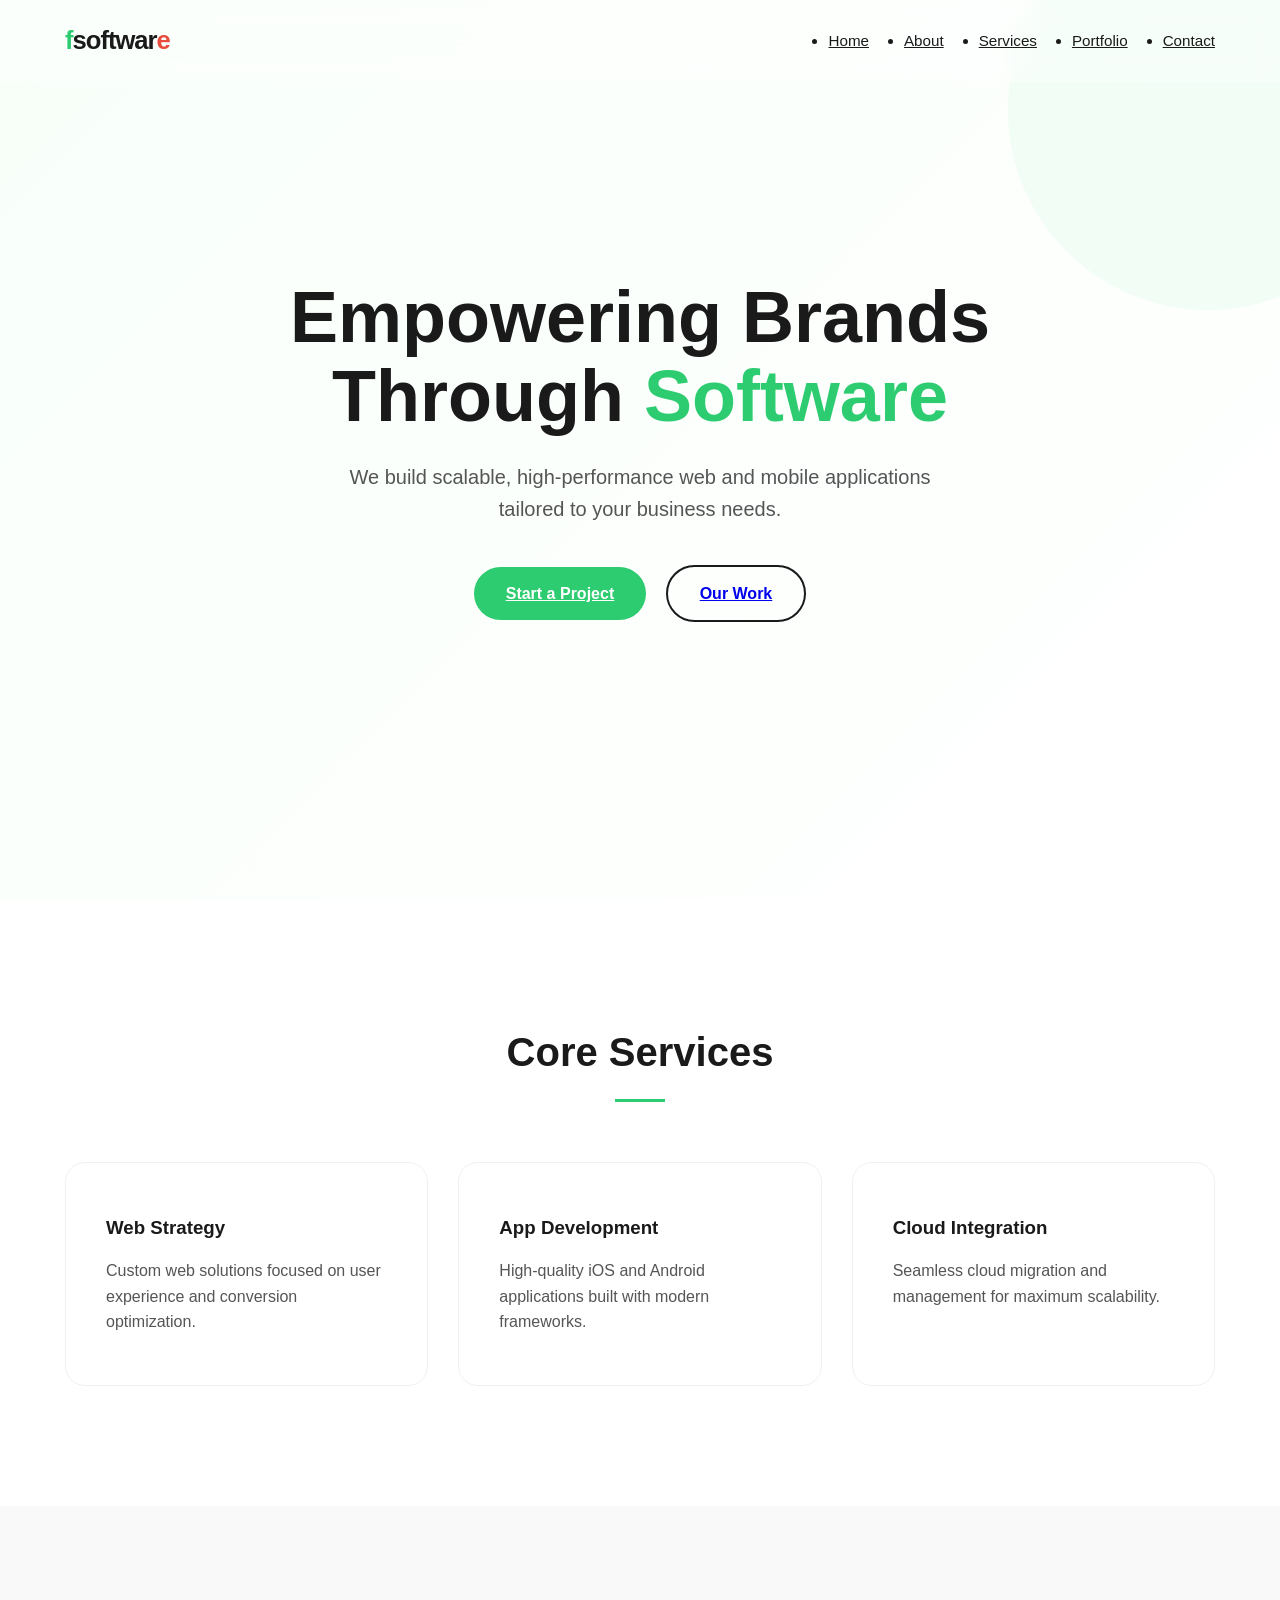
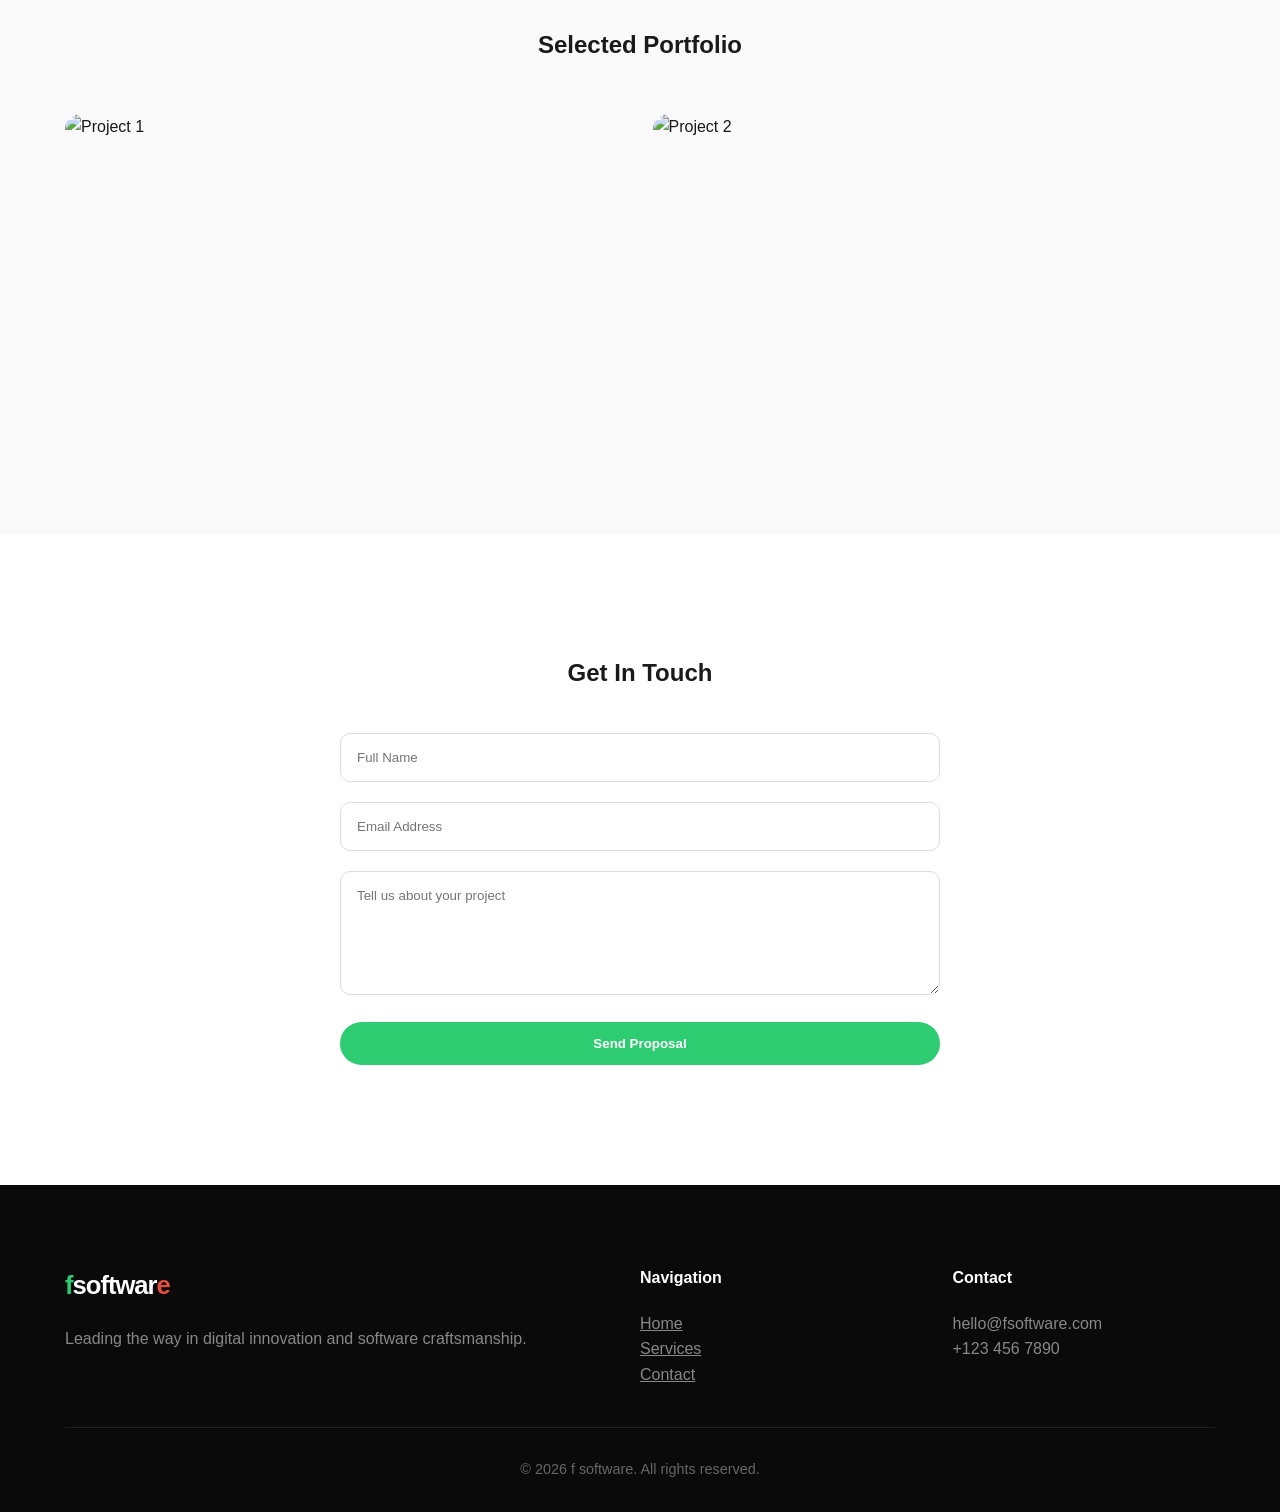
==== index.html @ aa6b219d "Create index.html" ====
<!DOCTYPE html>
<html lang="en">
<head>
    <meta charset="UTF-8">
    <meta name="viewport" content="width=device-width, initial-scale=1.0">
    <title>f software | Modern Solutions</title>
    <style>
        /* --- Root Variables --- */
        :root {
            --primary-green: #2ecc71;
            --primary-black: #1a1a1a;
            --primary-red: #e74c3c;
            --white: #ffffff;
            --light-gray: #f9f9f9;
            --text-gray: #555;
            --transition: all 0.4s cubic-bezier(0.165, 0.84, 0.44, 1);
            --shadow: 0 10px 30px rgba(0,0,0,0.08);
        }

        /* --- Global Styles --- */
        * {
            margin: 0;
            padding: 0;
            box-sizing: border-box;
            font-family: 'Inter', sans-serif;
        }

        body {
            line-height: 1.6;
            color: var(--primary-black);
            background-color: var(--white);
        }

        html { scroll-behavior: smooth; }

        .container {
            max-width: 1200px;
            margin: 0 auto;
            padding: 0 25px;
        }

        /* --- Header (Transparent & Glassmorphism) --- */
        header {
            position: fixed;
            top: 0;
            width: 100%;
            z-index: 1000;
            padding: 20px 0;
            background: rgba(255, 255, 255, 0.4); /* হালকা ট্রান্সপারেন্ট */
            backdrop-filter: blur(15px); /* ঝাপসা ইফেক্ট */
            -webkit-backdrop-filter: blur(15px);
            border-bottom: 1px solid rgba(255, 255, 255, 0.2);
            transition: var(--transition);
        }

        header.scrolled {
            padding: 12px 0;
            background: rgba(255, 255, 255, 0.85);
            box-shadow: 0 5px 20px rgba(0,0,0,0.05);
        }

        nav {
            display: flex;
            justify-content: space-between;
            align-items: center;
        }

        .logo {
            font-size: 1.6rem;
            font-weight: 800;
            letter-spacing: -1px;
        }

        .logo .f { color: var(--primary-green); }
        .logo .soft { color: var(--primary-black); }
        .logo .e { color: var(--primary-red); }

        .nav-links { display: flex; gap: 35px; }
        .nav-links a { 
            font-weight: 500; 
            font-size: 0.95rem; 
            color: var(--primary-black);
        }
        .nav-links a:hover { color: var(--primary-green); }

        .menu-toggle { display: none; font-size: 1.5rem; cursor: pointer; }

        /* --- Hero Section --- */
        #home {
            height: 100vh;
            display: flex;
            align-items: center;
            background: linear-gradient(135deg, #f8fff9 0%, #ffffff 100%);
            position: relative;
            overflow: hidden;
        }

        /* Hero Background Decoration */
        #home::before {
            content: '';
            position: absolute;
            top: -10%;
            right: -10%;
            width: 400px;
            height: 400px;
            background: rgba(46, 204, 113, 0.05);
            border-radius: 50%;
            z-index: 0;
        }

        .hero-content { position: relative; z-index: 1; text-align: center; width: 100%; }
        .hero-content h1 { font-size: clamp(2.8rem, 6vw, 4.5rem); margin-bottom: 25px; line-height: 1.1; }
        .hero-content p { font-size: 1.25rem; color: var(--text-gray); max-width: 650px; margin: 0 auto 40px; }

        .btn {
            padding: 14px 32px;
            border-radius: 50px;
            font-weight: 600;
            display: inline-block;
            border: none;
            cursor: pointer;
            transition: var(--transition);
        }

        .btn-primary { background: var(--primary-green); color: white; margin-right: 15px; }
        .btn-primary:hover { transform: translateY(-3px); box-shadow: 0 10px 20px rgba(46, 204, 113, 0.3); }

        .btn-secondary { background: transparent; border: 2px solid var(--primary-black); }
        .btn-secondary:hover { background: var(--primary-black); color: white; }

        /* --- Sections Style --- */
        section { padding: 120px 0; }
        .reveal { opacity: 0; transform: translateY(40px); transition: 1s all ease; }
        .reveal.active { opacity: 1; transform: translateY(0); }

        /* --- Services --- */
        .services-grid {
            display: grid;
            grid-template-columns: repeat(auto-fit, minmax(300px, 1fr));
            gap: 30px;
            margin-top: 50px;
        }

        .service-card {
            padding: 50px 40px;
            background: white;
            border-radius: 20px;
            border: 1px solid #f0f0f0;
            transition: var(--transition);
        }

        .service-card:hover {
            border-color: var(--primary-green);
            transform: translateY(-10px);
            box-shadow: var(--shadow);
        }

        /* --- Portfolio --- */
        .portfolio-grid {
            display: grid;
            grid-template-columns: repeat(auto-fit, minmax(350px, 1fr));
            gap: 25px;
        }

        .portfolio-item {
            height: 300px;
            border-radius: 15px;
            overflow: hidden;
            position: relative;
        }

        .portfolio-item img { width: 100%; height: 100%; object-fit: cover; transition: 0.5s; }
        .portfolio-item:hover img { transform: scale(1.1); }

        .portfolio-overlay {
            position: absolute;
            inset: 0;
            background: rgba(0,0,0,0.7);
            display: flex;
            flex-direction: column;
            justify-content: center;
            align-items: center;
            color: white;
            opacity: 0;
            transition: 0.4s;
        }

        .portfolio-item:hover .portfolio-overlay { opacity: 1; }

        /* --- Form --- */
        .contact-form { max-width: 600px; margin: 0 auto; }
        .form-input {
            width: 100%;
            padding: 16px;
            margin-bottom: 20px;
            border: 1px solid #ddd;
            border-radius: 10px;
            outline: none;
            transition: 0.3s;
        }
        .form-input:focus { border-color: var(--primary-green); background: #f9fffb; }

        /* --- Footer --- */
        footer { background: #0a0a0a; color: white; padding: 80px 0 30px; }
        .footer-grid { display: grid; grid-template-columns: 2fr 1fr 1fr; gap: 50px; margin-bottom: 40px; }
        .footer-bottom { text-align: center; border-top: 1px solid #222; padding-top: 30px; color: #666; font-size: 0.9rem; }

        /* --- Responsive --- */
        @media (max-width: 768px) {
            .nav-links {
                position: fixed;
                top: 0; right: -100%;
                height: 100vh; width: 80%;
                background: white;
                flex-direction: column;
                justify-content: center;
                align-items: center;
                transition: 0.5s;
                box-shadow: -10px 0 30px rgba(0,0,0,0.1);
            }
            .nav-links.active { right: 0; }
            .menu-toggle { display: block; z-index: 1001; }
            .footer-grid { grid-template-columns: 1fr; }
        }
    </style>
</head>
<body>

    <header id="main-header">
        <div class="container">
            <nav>
                <div class="logo">
                    <span class="f">f</span><span class="soft">softwar</span><span class="e">e</span>
                </div>
                <ul class="nav-links">
                    <li><a href="#home">Home</a></li>
                    <li><a href="#about">About</a></li>
                    <li><a href="#services">Services</a></li>
                    <li><a href="#portfolio">Portfolio</a></li>
                    <li><a href="#contact">Contact</a></li>
                </ul>
                <div class="menu-toggle" id="mobile-menu">☰</div>
            </nav>
        </div>
    </header>

    <section id="home">
        <div class="container hero-content">
            <h1 class="reveal active">Empowering Brands <br> Through <span style="color:var(--primary-green)">Software</span></h1>
            <p class="reveal active">We build scalable, high-performance web and mobile applications tailored to your business needs.</p>
            <div class="reveal active">
                <a href="#contact" class="btn btn-primary">Start a Project</a>
                <a href="#portfolio" class="btn btn-secondary">Our Work</a>
            </div>
        </div>
    </section>

    <section id="services">
        <div class="container">
            <div style="text-align: center; margin-bottom: 60px;" class="reveal">
                <h2 style="font-size: 2.5rem;">Core Services</h2>
                <div style="width: 50px; height: 3px; background: var(--primary-green); margin: 15px auto;"></div>
            </div>
            <div class="services-grid">
                <div class="service-card reveal">
                    <h3 style="margin-bottom: 15px;">Web Strategy</h3>
                    <p style="color: var(--text-gray);">Custom web solutions focused on user experience and conversion optimization.</p>
                </div>
                <div class="service-card reveal">
                    <h3 style="margin-bottom: 15px;">App Development</h3>
                    <p style="color: var(--text-gray);">High-quality iOS and Android applications built with modern frameworks.</p>
                </div>
                <div class="service-card reveal">
                    <h3 style="margin-bottom: 15px;">Cloud Integration</h3>
                    <p style="color: var(--text-gray);">Seamless cloud migration and management for maximum scalability.</p>
                </div>
            </div>
        </div>
    </section>

    <section id="portfolio" style="background: var(--light-gray);">
        <div class="container">
            <h2 class="reveal" style="text-align: center; margin-bottom: 50px;">Selected Portfolio</h2>
            <div class="portfolio-grid">
                <div class="portfolio-item reveal">
                    <img src="https://images.unsplash.com/photo-1551288049-bebda4e38f71?auto=format&fit=crop&w=800&q=80" alt="Project 1">
                    <div class="portfolio-overlay">
                        <h3>Data Analytics Pro</h3>
                    </div>
                </div>
                <div class="portfolio-item reveal">
                    <img src="https://images.unsplash.com/photo-1460925895917-afdab827c52f?auto=format&fit=crop&w=800&q=80" alt="Project 2">
                    <div class="portfolio-overlay">
                        <h3>SaaS Platform</h3>
                    </div>
                </div>
            </div>
        </div>
    </section>

    <section id="contact">
        <div class="container">
            <div class="contact-form reveal">
                <h2 style="text-align: center; margin-bottom: 40px;">Get In Touch</h2>
                <form id="contactForm">
                    <input type="text" placeholder="Full Name" class="form-input" required>
                    <input type="email" placeholder="Email Address" class="form-input" required>
                    <textarea placeholder="Tell us about your project" class="form-input" rows="6" required></textarea>
                    <button type="submit" class="btn btn-primary" style="width: 100%; margin: 0;">Send Proposal</button>
                </form>
            </div>
        </div>
    </section>

    <footer>
        <div class="container">
            <div class="footer-grid">
                <div>
                    <div class="logo" style="margin-bottom: 20px;">
                        <span class="f">f</span><span style="color: white;">softwar</span><span class="e">e</span>
                    </div>
                    <p style="color: #888;">Leading the way in digital innovation and software craftsmanship.</p>
                </div>
                <div>
                    <h4 style="margin-bottom: 20px;">Navigation</h4>
                    <p><a href="#home" style="color: #888;">Home</a></p>
                    <p><a href="#services" style="color: #888;">Services</a></p>
                    <p><a href="#contact" style="color: #888;">Contact</a></p>
                </div>
                <div>
                    <h4 style="margin-bottom: 20px;">Contact</h4>
                    <p style="color: #888;">hello@fsoftware.com</p>
                    <p style="color: #888;">+123 456 7890</p>
                </div>
            </div>
            <div class="footer-bottom">
                &copy; 2026 f software. All rights reserved.
            </div>
        </div>
    </footer>

    <script>
        // --- Header Scroll Effect ---
        window.addEventListener('scroll', () => {
            const header = document.getElementById('main-header');
            if (window.scrollY > 50) {
                header.classList.add('scrolled');
            } else {
                header.classList.remove('scrolled');
            }
        });

        // --- Mobile Menu ---
        const menuToggle = document.getElementById('mobile-menu');
        const navLinks = document.querySelector('.nav-links');

        menuToggle.addEventListener('click', () => {
            navLinks.classList.toggle('active');
            menuToggle.textContent = navLinks.classList.contains('active') ? '✕' : '☰';
        });

        // --- Scroll Reveal ---
        function reveal() {
            const reveals = document.querySelectorAll(".reveal");
            reveals.forEach(r => {
                let windowHeight = window.innerHeight;
                let elementTop = r.getBoundingClientRect().top;
                if (elementTop < windowHeight - 100) {
                    r.classList.add("active");
                }
            });
        }
        window.addEventListener("scroll", reveal);
        reveal(); // Initial check

        // --- Simple Form Submission ---
        document.getElementById('contactForm').addEventListener('submit', (e) => {
            e.preventDefault();
            alert("Success! We've received your request.");
        });
    </script>
</body>
</html>
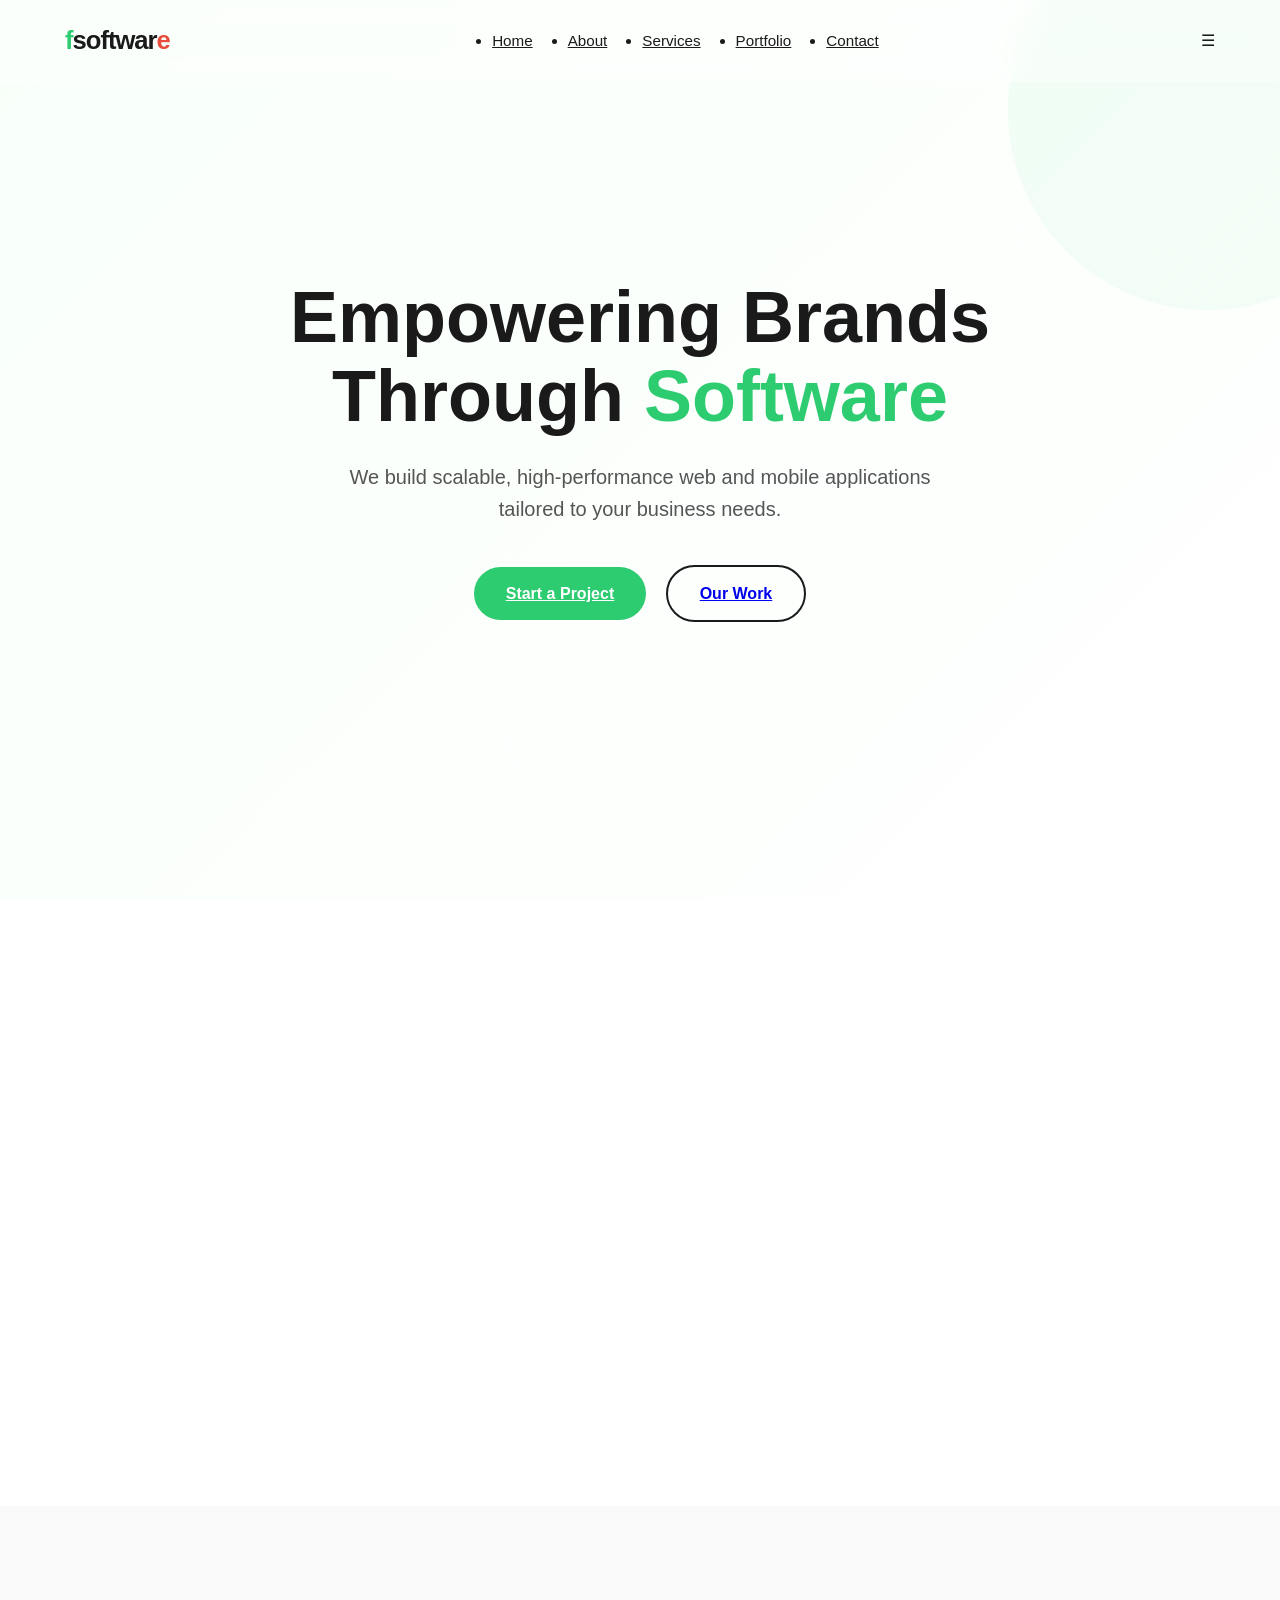
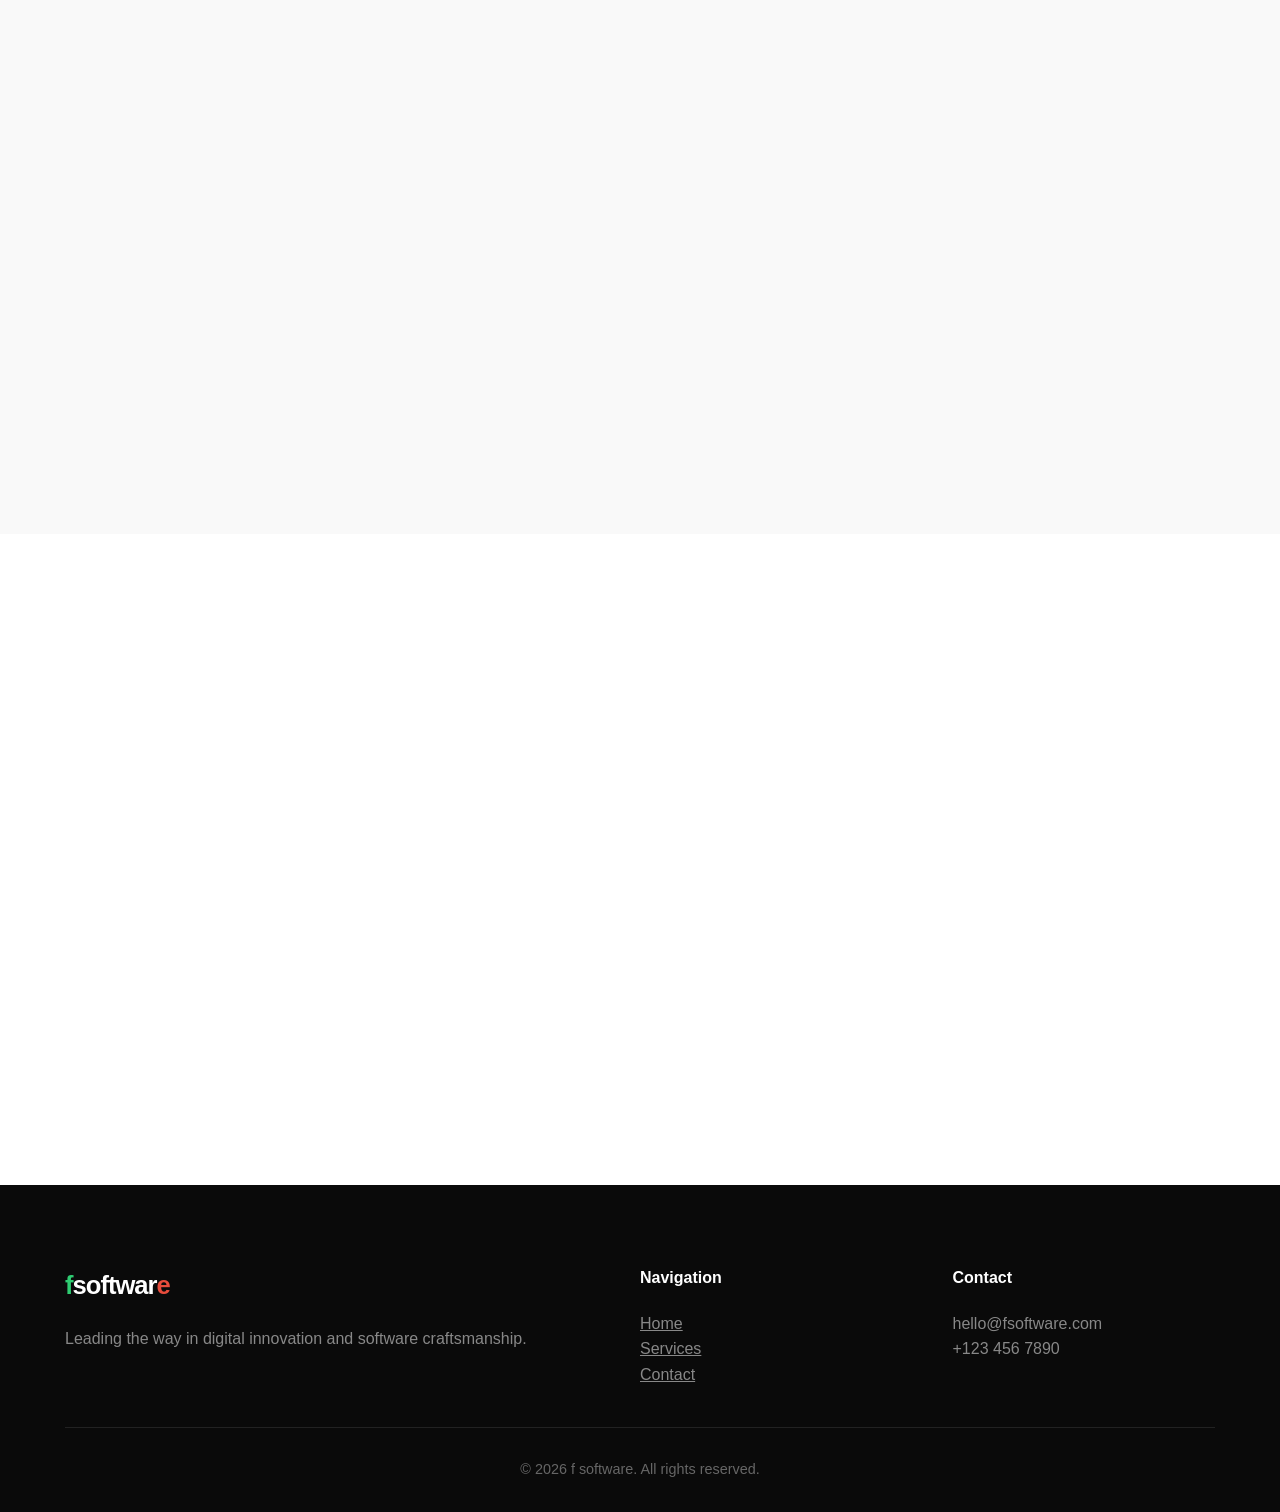
==== commit 3ed2e614: "Update navigation links to point to HTML files" ====
--- a/index.html
+++ b/index.html
@@ -233,12 +233,12 @@
                     <span class="f">f</span><span class="soft">softwar</span><span class="e">e</span>
                 </div>
                 <ul class="nav-links">
-                    <li><a href="#home">Home</a></li>
-                    <li><a href="#about">About</a></li>
-                    <li><a href="#services">Services</a></li>
-                    <li><a href="#portfolio">Portfolio</a></li>
-                    <li><a href="#contact">Contact</a></li>
-                </ul>
+    <li><a href="index.html">Home</a></li>
+    <li><a href="about.html">About</a></li>
+    <li><a href="services.html">Services</a></li>
+    <li><a href="portfolio.html">Portfolio</a></li>
+    <li><a href="contact.html">Contact</a></li>
+</ul
                 <div class="menu-toggle" id="mobile-menu">☰</div>
             </nav>
         </div>
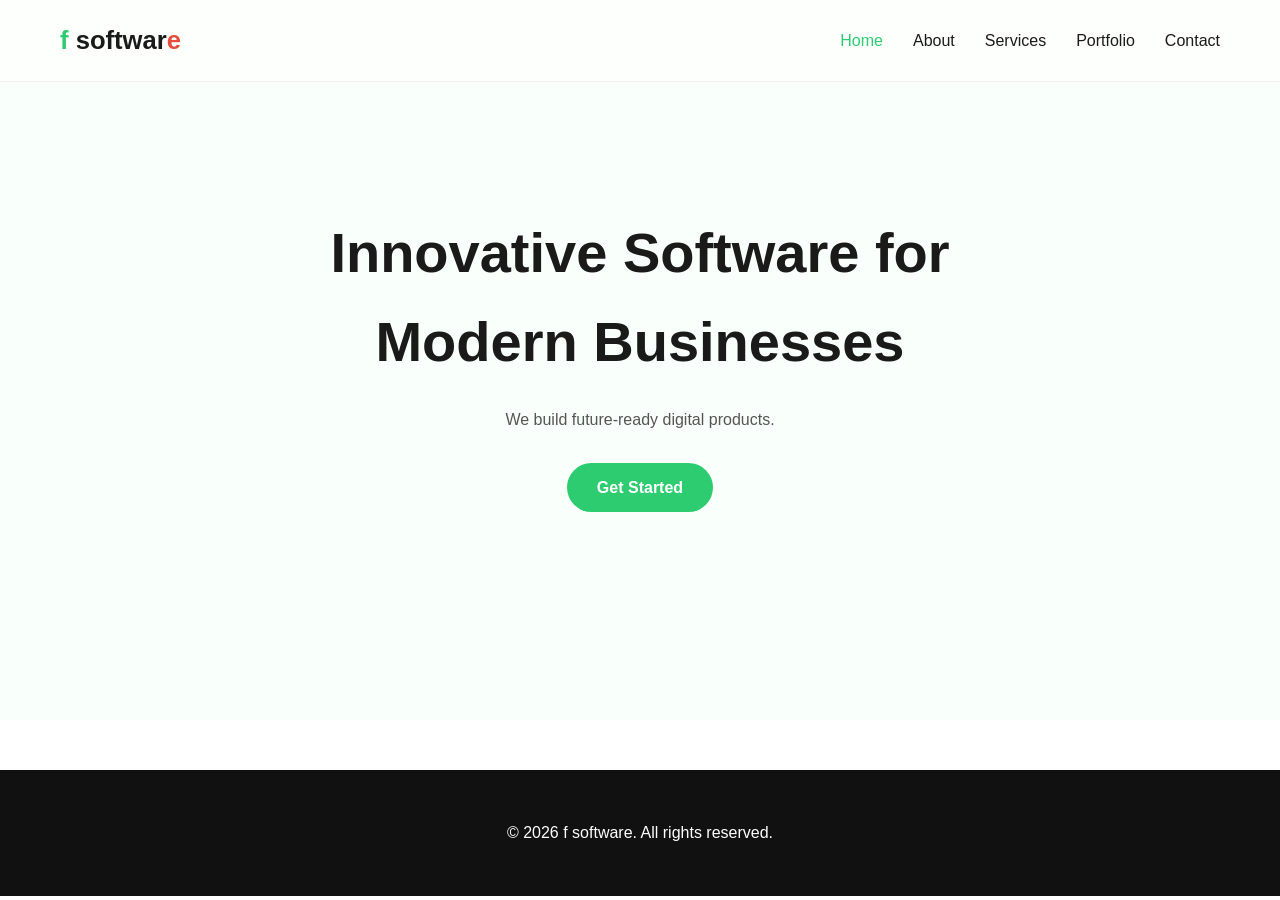
==== commit dd15150f: "Update index.html" ====
--- a/index.html
+++ b/index.html
@@ -1,383 +1,33 @@
 <!DOCTYPE html>
 <html lang="en">
 <head>
-    <meta charset="UTF-8">
-    <meta name="viewport" content="width=device-width, initial-scale=1.0">
-    <title>f software | Modern Solutions</title>
-    <style>
-        /* --- Root Variables --- */
-        :root {
-            --primary-green: #2ecc71;
-            --primary-black: #1a1a1a;
-            --primary-red: #e74c3c;
-            --white: #ffffff;
-            --light-gray: #f9f9f9;
-            --text-gray: #555;
-            --transition: all 0.4s cubic-bezier(0.165, 0.84, 0.44, 1);
-            --shadow: 0 10px 30px rgba(0,0,0,0.08);
-        }
-
-        /* --- Global Styles --- */
-        * {
-            margin: 0;
-            padding: 0;
-            box-sizing: border-box;
-            font-family: 'Inter', sans-serif;
-        }
-
-        body {
-            line-height: 1.6;
-            color: var(--primary-black);
-            background-color: var(--white);
-        }
-
-        html { scroll-behavior: smooth; }
-
-        .container {
-            max-width: 1200px;
-            margin: 0 auto;
-            padding: 0 25px;
-        }
-
-        /* --- Header (Transparent & Glassmorphism) --- */
-        header {
-            position: fixed;
-            top: 0;
-            width: 100%;
-            z-index: 1000;
-            padding: 20px 0;
-            background: rgba(255, 255, 255, 0.4); /* হালকা ট্রান্সপারেন্ট */
-            backdrop-filter: blur(15px); /* ঝাপসা ইফেক্ট */
-            -webkit-backdrop-filter: blur(15px);
-            border-bottom: 1px solid rgba(255, 255, 255, 0.2);
-            transition: var(--transition);
-        }
-
-        header.scrolled {
-            padding: 12px 0;
-            background: rgba(255, 255, 255, 0.85);
-            box-shadow: 0 5px 20px rgba(0,0,0,0.05);
-        }
-
-        nav {
-            display: flex;
-            justify-content: space-between;
-            align-items: center;
-        }
-
-        .logo {
-            font-size: 1.6rem;
-            font-weight: 800;
-            letter-spacing: -1px;
-        }
-
-        .logo .f { color: var(--primary-green); }
-        .logo .soft { color: var(--primary-black); }
-        .logo .e { color: var(--primary-red); }
-
-        .nav-links { display: flex; gap: 35px; }
-        .nav-links a { 
-            font-weight: 500; 
-            font-size: 0.95rem; 
-            color: var(--primary-black);
-        }
-        .nav-links a:hover { color: var(--primary-green); }
-
-        .menu-toggle { display: none; font-size: 1.5rem; cursor: pointer; }
-
-        /* --- Hero Section --- */
-        #home {
-            height: 100vh;
-            display: flex;
-            align-items: center;
-            background: linear-gradient(135deg, #f8fff9 0%, #ffffff 100%);
-            position: relative;
-            overflow: hidden;
-        }
-
-        /* Hero Background Decoration */
-        #home::before {
-            content: '';
-            position: absolute;
-            top: -10%;
-            right: -10%;
-            width: 400px;
-            height: 400px;
-            background: rgba(46, 204, 113, 0.05);
-            border-radius: 50%;
-            z-index: 0;
-        }
-
-        .hero-content { position: relative; z-index: 1; text-align: center; width: 100%; }
-        .hero-content h1 { font-size: clamp(2.8rem, 6vw, 4.5rem); margin-bottom: 25px; line-height: 1.1; }
-        .hero-content p { font-size: 1.25rem; color: var(--text-gray); max-width: 650px; margin: 0 auto 40px; }
-
-        .btn {
-            padding: 14px 32px;
-            border-radius: 50px;
-            font-weight: 600;
-            display: inline-block;
-            border: none;
-            cursor: pointer;
-            transition: var(--transition);
-        }
-
-        .btn-primary { background: var(--primary-green); color: white; margin-right: 15px; }
-        .btn-primary:hover { transform: translateY(-3px); box-shadow: 0 10px 20px rgba(46, 204, 113, 0.3); }
-
-        .btn-secondary { background: transparent; border: 2px solid var(--primary-black); }
-        .btn-secondary:hover { background: var(--primary-black); color: white; }
-
-        /* --- Sections Style --- */
-        section { padding: 120px 0; }
-        .reveal { opacity: 0; transform: translateY(40px); transition: 1s all ease; }
-        .reveal.active { opacity: 1; transform: translateY(0); }
-
-        /* --- Services --- */
-        .services-grid {
-            display: grid;
-            grid-template-columns: repeat(auto-fit, minmax(300px, 1fr));
-            gap: 30px;
-            margin-top: 50px;
-        }
-
-        .service-card {
-            padding: 50px 40px;
-            background: white;
-            border-radius: 20px;
-            border: 1px solid #f0f0f0;
-            transition: var(--transition);
-        }
-
-        .service-card:hover {
-            border-color: var(--primary-green);
-            transform: translateY(-10px);
-            box-shadow: var(--shadow);
-        }
-
-        /* --- Portfolio --- */
-        .portfolio-grid {
-            display: grid;
-            grid-template-columns: repeat(auto-fit, minmax(350px, 1fr));
-            gap: 25px;
-        }
-
-        .portfolio-item {
-            height: 300px;
-            border-radius: 15px;
-            overflow: hidden;
-            position: relative;
-        }
-
-        .portfolio-item img { width: 100%; height: 100%; object-fit: cover; transition: 0.5s; }
-        .portfolio-item:hover img { transform: scale(1.1); }
-
-        .portfolio-overlay {
-            position: absolute;
-            inset: 0;
-            background: rgba(0,0,0,0.7);
-            display: flex;
-            flex-direction: column;
-            justify-content: center;
-            align-items: center;
-            color: white;
-            opacity: 0;
-            transition: 0.4s;
-        }
-
-        .portfolio-item:hover .portfolio-overlay { opacity: 1; }
-
-        /* --- Form --- */
-        .contact-form { max-width: 600px; margin: 0 auto; }
-        .form-input {
-            width: 100%;
-            padding: 16px;
-            margin-bottom: 20px;
-            border: 1px solid #ddd;
-            border-radius: 10px;
-            outline: none;
-            transition: 0.3s;
-        }
-        .form-input:focus { border-color: var(--primary-green); background: #f9fffb; }
-
-        /* --- Footer --- */
-        footer { background: #0a0a0a; color: white; padding: 80px 0 30px; }
-        .footer-grid { display: grid; grid-template-columns: 2fr 1fr 1fr; gap: 50px; margin-bottom: 40px; }
-        .footer-bottom { text-align: center; border-top: 1px solid #222; padding-top: 30px; color: #666; font-size: 0.9rem; }
-
-        /* --- Responsive --- */
-        @media (max-width: 768px) {
-            .nav-links {
-                position: fixed;
-                top: 0; right: -100%;
-                height: 100vh; width: 80%;
-                background: white;
-                flex-direction: column;
-                justify-content: center;
-                align-items: center;
-                transition: 0.5s;
-                box-shadow: -10px 0 30px rgba(0,0,0,0.1);
-            }
-            .nav-links.active { right: 0; }
-            .menu-toggle { display: block; z-index: 1001; }
-            .footer-grid { grid-template-columns: 1fr; }
-        }
-    </style>
+    <link rel="stylesheet" href="style.css">
+    <title>f software | Home</title>
 </head>
 <body>
-
-    <header id="main-header">
+    <header>
         <div class="container">
             <nav>
-                <div class="logo">
-                    <span class="f">f</span><span class="soft">softwar</span><span class="e">e</span>
-                </div>
+                <div class="logo"><span class="f">f</span> softwar<span class="e">e</span></div>
                 <ul class="nav-links">
-    <li><a href="index.html">Home</a></li>
-    <li><a href="about.html">About</a></li>
-    <li><a href="services.html">Services</a></li>
-    <li><a href="portfolio.html">Portfolio</a></li>
-    <li><a href="contact.html">Contact</a></li>
-</ul
-                <div class="menu-toggle" id="mobile-menu">☰</div>
+                    <li><a href="index.html" class="active">Home</a></li>
+                    <li><a href="about.html">About</a></li>
+                    <li><a href="services.html">Services</a></li>
+                    <li><a href="portfolio.html">Portfolio</a></li>
+                    <li><a href="contact.html">Contact</a></li>
+                </ul>
             </nav>
         </div>
     </header>
 
-    <section id="home">
-        <div class="container hero-content">
-            <h1 class="reveal active">Empowering Brands <br> Through <span style="color:var(--primary-green)">Software</span></h1>
-            <p class="reveal active">We build scalable, high-performance web and mobile applications tailored to your business needs.</p>
-            <div class="reveal active">
-                <a href="#contact" class="btn btn-primary">Start a Project</a>
-                <a href="#portfolio" class="btn btn-secondary">Our Work</a>
-            </div>
+    <section style="display: flex; align-items: center; background: #f9fffb;">
+        <div class="container" style="text-align: center;">
+            <h1>Innovative Software for <br>Modern Businesses</h1>
+            <p style="margin-bottom: 30px; color: var(--text-gray);">We build future-ready digital products.</p>
+            <a href="contact.html" class="btn btn-green">Get Started</a>
         </div>
     </section>
 
-    <section id="services">
-        <div class="container">
-            <div style="text-align: center; margin-bottom: 60px;" class="reveal">
-                <h2 style="font-size: 2.5rem;">Core Services</h2>
-                <div style="width: 50px; height: 3px; background: var(--primary-green); margin: 15px auto;"></div>
-            </div>
-            <div class="services-grid">
-                <div class="service-card reveal">
-                    <h3 style="margin-bottom: 15px;">Web Strategy</h3>
-                    <p style="color: var(--text-gray);">Custom web solutions focused on user experience and conversion optimization.</p>
-                </div>
-                <div class="service-card reveal">
-                    <h3 style="margin-bottom: 15px;">App Development</h3>
-                    <p style="color: var(--text-gray);">High-quality iOS and Android applications built with modern frameworks.</p>
-                </div>
-                <div class="service-card reveal">
-                    <h3 style="margin-bottom: 15px;">Cloud Integration</h3>
-                    <p style="color: var(--text-gray);">Seamless cloud migration and management for maximum scalability.</p>
-                </div>
-            </div>
-        </div>
-    </section>
-
-    <section id="portfolio" style="background: var(--light-gray);">
-        <div class="container">
-            <h2 class="reveal" style="text-align: center; margin-bottom: 50px;">Selected Portfolio</h2>
-            <div class="portfolio-grid">
-                <div class="portfolio-item reveal">
-                    <img src="https://images.unsplash.com/photo-1551288049-bebda4e38f71?auto=format&fit=crop&w=800&q=80" alt="Project 1">
-                    <div class="portfolio-overlay">
-                        <h3>Data Analytics Pro</h3>
-                    </div>
-                </div>
-                <div class="portfolio-item reveal">
-                    <img src="https://images.unsplash.com/photo-1460925895917-afdab827c52f?auto=format&fit=crop&w=800&q=80" alt="Project 2">
-                    <div class="portfolio-overlay">
-                        <h3>SaaS Platform</h3>
-                    </div>
-                </div>
-            </div>
-        </div>
-    </section>
-
-    <section id="contact">
-        <div class="container">
-            <div class="contact-form reveal">
-                <h2 style="text-align: center; margin-bottom: 40px;">Get In Touch</h2>
-                <form id="contactForm">
-                    <input type="text" placeholder="Full Name" class="form-input" required>
-                    <input type="email" placeholder="Email Address" class="form-input" required>
-                    <textarea placeholder="Tell us about your project" class="form-input" rows="6" required></textarea>
-                    <button type="submit" class="btn btn-primary" style="width: 100%; margin: 0;">Send Proposal</button>
-                </form>
-            </div>
-        </div>
-    </section>
-
-    <footer>
-        <div class="container">
-            <div class="footer-grid">
-                <div>
-                    <div class="logo" style="margin-bottom: 20px;">
-                        <span class="f">f</span><span style="color: white;">softwar</span><span class="e">e</span>
-                    </div>
-                    <p style="color: #888;">Leading the way in digital innovation and software craftsmanship.</p>
-                </div>
-                <div>
-                    <h4 style="margin-bottom: 20px;">Navigation</h4>
-                    <p><a href="#home" style="color: #888;">Home</a></p>
-                    <p><a href="#services" style="color: #888;">Services</a></p>
-                    <p><a href="#contact" style="color: #888;">Contact</a></p>
-                </div>
-                <div>
-                    <h4 style="margin-bottom: 20px;">Contact</h4>
-                    <p style="color: #888;">hello@fsoftware.com</p>
-                    <p style="color: #888;">+123 456 7890</p>
-                </div>
-            </div>
-            <div class="footer-bottom">
-                &copy; 2026 f software. All rights reserved.
-            </div>
-        </div>
-    </footer>
-
-    <script>
-        // --- Header Scroll Effect ---
-        window.addEventListener('scroll', () => {
-            const header = document.getElementById('main-header');
-            if (window.scrollY > 50) {
-                header.classList.add('scrolled');
-            } else {
-                header.classList.remove('scrolled');
-            }
-        });
-
-        // --- Mobile Menu ---
-        const menuToggle = document.getElementById('mobile-menu');
-        const navLinks = document.querySelector('.nav-links');
-
-        menuToggle.addEventListener('click', () => {
-            navLinks.classList.toggle('active');
-            menuToggle.textContent = navLinks.classList.contains('active') ? '✕' : '☰';
-        });
-
-        // --- Scroll Reveal ---
-        function reveal() {
-            const reveals = document.querySelectorAll(".reveal");
-            reveals.forEach(r => {
-                let windowHeight = window.innerHeight;
-                let elementTop = r.getBoundingClientRect().top;
-                if (elementTop < windowHeight - 100) {
-                    r.classList.add("active");
-                }
-            });
-        }
-        window.addEventListener("scroll", reveal);
-        reveal(); // Initial check
-
-        // --- Simple Form Submission ---
-        document.getElementById('contactForm').addEventListener('submit', (e) => {
-            e.preventDefault();
-            alert("Success! We've received your request.");
-        });
-    </script>
+    <footer><p>&copy; 2026 f software. All rights reserved.</p></footer>
 </body>
 </html>
--- a/style.css
+++ b/style.css
@@ -0,0 +1,40 @@
+:root {
+    --primary-green: #2ecc71;
+    --primary-black: #1a1a1a;
+    --primary-red: #e74c3c;
+    --white: #ffffff;
+    --text-gray: #555;
+    --transition: all 0.3s ease;
+}
+
+* { margin: 0; padding: 0; box-sizing: border-box; font-family: 'Inter', sans-serif; }
+body { line-height: 1.6; color: var(--primary-black); }
+a { text-decoration: none; transition: var(--transition); }
+ul { list-style: none; }
+.container { max-width: 1200px; margin: 0 auto; padding: 0 20px; }
+
+/* Header & Nav */
+header {
+    position: fixed; top: 0; width: 100%; z-index: 1000;
+    background: rgba(255, 255, 255, 0.6);
+    backdrop-filter: blur(15px);
+    border-bottom: 1px solid rgba(0,0,0,0.05);
+    padding: 20px 0;
+}
+nav { display: flex; justify-content: space-between; align-items: center; }
+.logo { font-size: 1.6rem; font-weight: 800; }
+.logo .f { color: var(--primary-green); }
+.logo .e { color: var(--primary-red); }
+
+.nav-links { display: flex; gap: 30px; }
+.nav-links a { color: var(--primary-black); font-weight: 500; }
+.nav-links a:hover, .nav-links a.active { color: var(--primary-green); }
+
+/* Common Sections */
+section { padding: 120px 0; min-height: 80vh; }
+h1 { font-size: 3.5rem; margin-bottom: 20px; }
+.btn { padding: 12px 30px; border-radius: 50px; display: inline-block; font-weight: 600; cursor: pointer; border: none; }
+.btn-green { background: var(--primary-green); color: white; }
+
+/* Footer */
+footer { background: #111; color: white; padding: 50px 0; text-align: center; margin-top: 50px; }
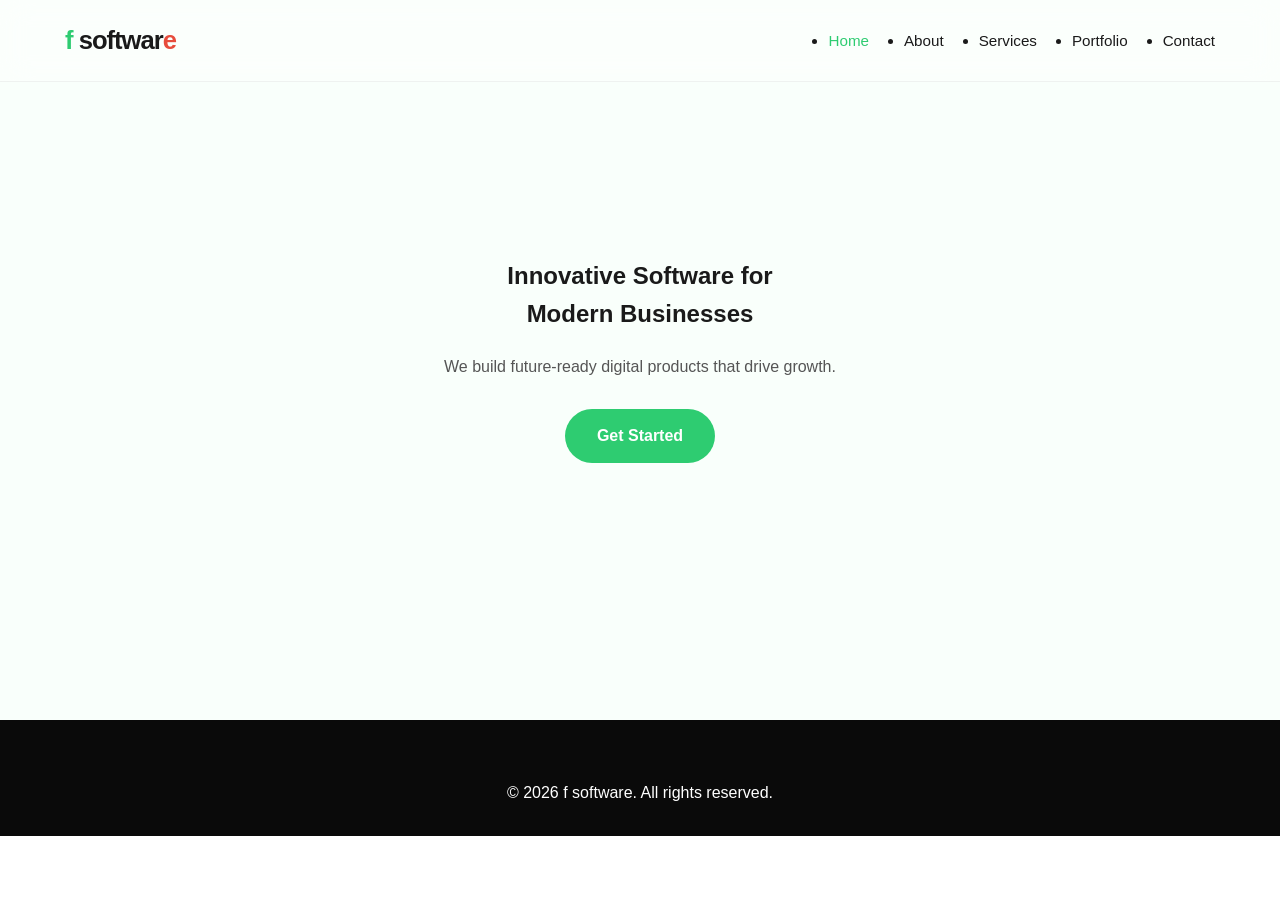
==== commit 6bbb9b3c: "Enhance index.html with meta tags and content updates" ====
--- a/index.html
+++ b/index.html
@@ -1,6 +1,8 @@
 <!DOCTYPE html>
 <html lang="en">
 <head>
+    <meta charset="UTF-8">
+    <meta name="viewport" content="width=device-width, initial-scale=1.0">
     <link rel="stylesheet" href="style.css">
     <title>f software | Home</title>
 </head>
@@ -9,6 +11,7 @@
         <div class="container">
             <nav>
                 <div class="logo"><span class="f">f</span> softwar<span class="e">e</span></div>
+                <div class="menu-toggle" id="mobile-menu">☰</div>
                 <ul class="nav-links">
                     <li><a href="index.html" class="active">Home</a></li>
                     <li><a href="about.html">About</a></li>
@@ -20,14 +23,16 @@
         </div>
     </header>
 
-    <section style="display: flex; align-items: center; background: #f9fffb;">
-        <div class="container" style="text-align: center;">
+    <section id="home" style="display: flex; align-items: center; background: #f9fffb; justify-content: center; text-align: center;">
+        <div class="container">
             <h1>Innovative Software for <br>Modern Businesses</h1>
-            <p style="margin-bottom: 30px; color: var(--text-gray);">We build future-ready digital products.</p>
+            <p style="margin: 20px 0 30px; color: var(--text-gray);">We build future-ready digital products that drive growth.</p>
             <a href="contact.html" class="btn btn-green">Get Started</a>
         </div>
     </section>
 
     <footer><p>&copy; 2026 f software. All rights reserved.</p></footer>
+
+    <script src="script.js"></script>
 </body>
 </html>
--- a/style.css
+++ b/style.css
@@ -1,40 +1,171 @@
+/* --- Root Variables & Reset --- */
 :root {
     --primary-green: #2ecc71;
     --primary-black: #1a1a1a;
     --primary-red: #e74c3c;
     --white: #ffffff;
+    --light-bg: #f8f9fa;
     --text-gray: #555;
-    --transition: all 0.3s ease;
+    --transition: all 0.4s cubic-bezier(0.165, 0.84, 0.44, 1);
+    --shadow: 0 10px 30px rgba(0,0,0,0.08);
 }
 
-* { margin: 0; padding: 0; box-sizing: border-box; font-family: 'Inter', sans-serif; }
-body { line-height: 1.6; color: var(--primary-black); }
-a { text-decoration: none; transition: var(--transition); }
-ul { list-style: none; }
-.container { max-width: 1200px; margin: 0 auto; padding: 0 20px; }
+* {
+    margin: 0;
+    padding: 0;
+    box-sizing: border-box;
+    font-family: 'Inter', -apple-system, sans-serif;
+}
 
-/* Header & Nav */
+html { scroll-behavior: smooth; }
+
+body {
+    line-height: 1.6;
+    color: var(--primary-black);
+    background-color: var(--white);
+    overflow-x: hidden;
+}
+
+.container {
+    max-width: 1200px;
+    margin: 0 auto;
+    padding: 0 25px;
+}
+
+/* --- Navigation Header --- */
 header {
-    position: fixed; top: 0; width: 100%; z-index: 1000;
-    background: rgba(255, 255, 255, 0.6);
+    position: fixed;
+    top: 0;
+    width: 100%;
+    z-index: 1000;
+    padding: 20px 0;
+    background: rgba(255, 255, 255, 0.4);
     backdrop-filter: blur(15px);
+    -webkit-backdrop-filter: blur(15px);
     border-bottom: 1px solid rgba(0,0,0,0.05);
-    padding: 20px 0;
+    transition: var(--transition);
 }
-nav { display: flex; justify-content: space-between; align-items: center; }
-.logo { font-size: 1.6rem; font-weight: 800; }
+
+header.scrolled {
+    padding: 12px 0;
+    background: rgba(255, 255, 255, 0.9);
+    box-shadow: var(--shadow);
+}
+
+nav {
+    display: flex;
+    justify-content: space-between;
+    align-items: center;
+}
+
+.logo {
+    font-size: 1.6rem;
+    font-weight: 800;
+    letter-spacing: -1px;
+}
+
 .logo .f { color: var(--primary-green); }
 .logo .e { color: var(--primary-red); }
 
-.nav-links { display: flex; gap: 30px; }
-.nav-links a { color: var(--primary-black); font-weight: 500; }
-.nav-links a:hover, .nav-links a.active { color: var(--primary-green); }
+.nav-links {
+    display: flex;
+    gap: 35px;
+    align-items: center;
+}
 
-/* Common Sections */
-section { padding: 120px 0; min-height: 80vh; }
-h1 { font-size: 3.5rem; margin-bottom: 20px; }
-.btn { padding: 12px 30px; border-radius: 50px; display: inline-block; font-weight: 600; cursor: pointer; border: none; }
-.btn-green { background: var(--primary-green); color: white; }
+.nav-links a {
+    color: var(--primary-black);
+    font-weight: 500;
+    font-size: 0.95rem;
+    text-decoration: none;
+    transition: var(--transition);
+}
 
-/* Footer */
-footer { background: #111; color: white; padding: 50px 0; text-align: center; margin-top: 50px; }
+.nav-links a:hover, .nav-links a.active {
+    color: var(--primary-green);
+}
+
+/* Hamburger Menu Toggle */
+.menu-toggle {
+    display: none;
+    font-size: 1.8rem;
+    cursor: pointer;
+    user-select: none;
+}
+
+/* --- Sections Common --- */
+section {
+    padding: 100px 0;
+    min-height: 80vh;
+}
+
+.btn {
+    padding: 14px 32px;
+    border-radius: 50px;
+    font-weight: 600;
+    display: inline-block;
+    border: none;
+    cursor: pointer;
+    transition: var(--transition);
+    text-decoration: none;
+}
+
+.btn-green {
+    background: var(--primary-green);
+    color: white;
+}
+
+.btn-green:hover {
+    transform: translateY(-3px);
+    box-shadow: 0 10px 20px rgba(46, 204, 113, 0.2);
+}
+
+/* --- Mobile Responsive (Media Query) --- */
+@media (max-width: 768px) {
+    header { padding: 15px 0; }
+    
+    .menu-toggle { display: block; }
+
+    .nav-links {
+        position: fixed;
+        top: 0;
+        right: -100%; /* স্ক্রিনের বাইরে */
+        width: 80%;
+        height: 100vh;
+        background: white;
+        flex-direction: column;
+        justify-content: center;
+        gap: 30px;
+        box-shadow: -10px 0 30px rgba(0,0,0,0.1);
+        transition: 0.5s cubic-bezier(0.77,0.2,0.05,1.0);
+    }
+
+    .nav-links.active {
+        right: 0; /* স্ক্রিনে চলে আসবে */
+    }
+
+    /* Titles & Spacing */
+    h1 { font-size: 2.2rem !important; }
+    h2 { font-size: 1.8rem !important; }
+    
+    /* Grid adjustments */
+    .grid, .portfolio-grid, .services-grid {
+        grid-template-columns: 1fr !important;
+    }
+}
+
+/* --- Footer --- */
+footer {
+    background: #0a0a0a;
+    color: white;
+    padding: 60px 0 30px;
+    text-align: center;
+}
+
+.footer-bottom {
+    border-top: 1px solid #222;
+    padding-top: 25px;
+    margin-top: 30px;
+    font-size: 0.9rem;
+    color: #666;
+}
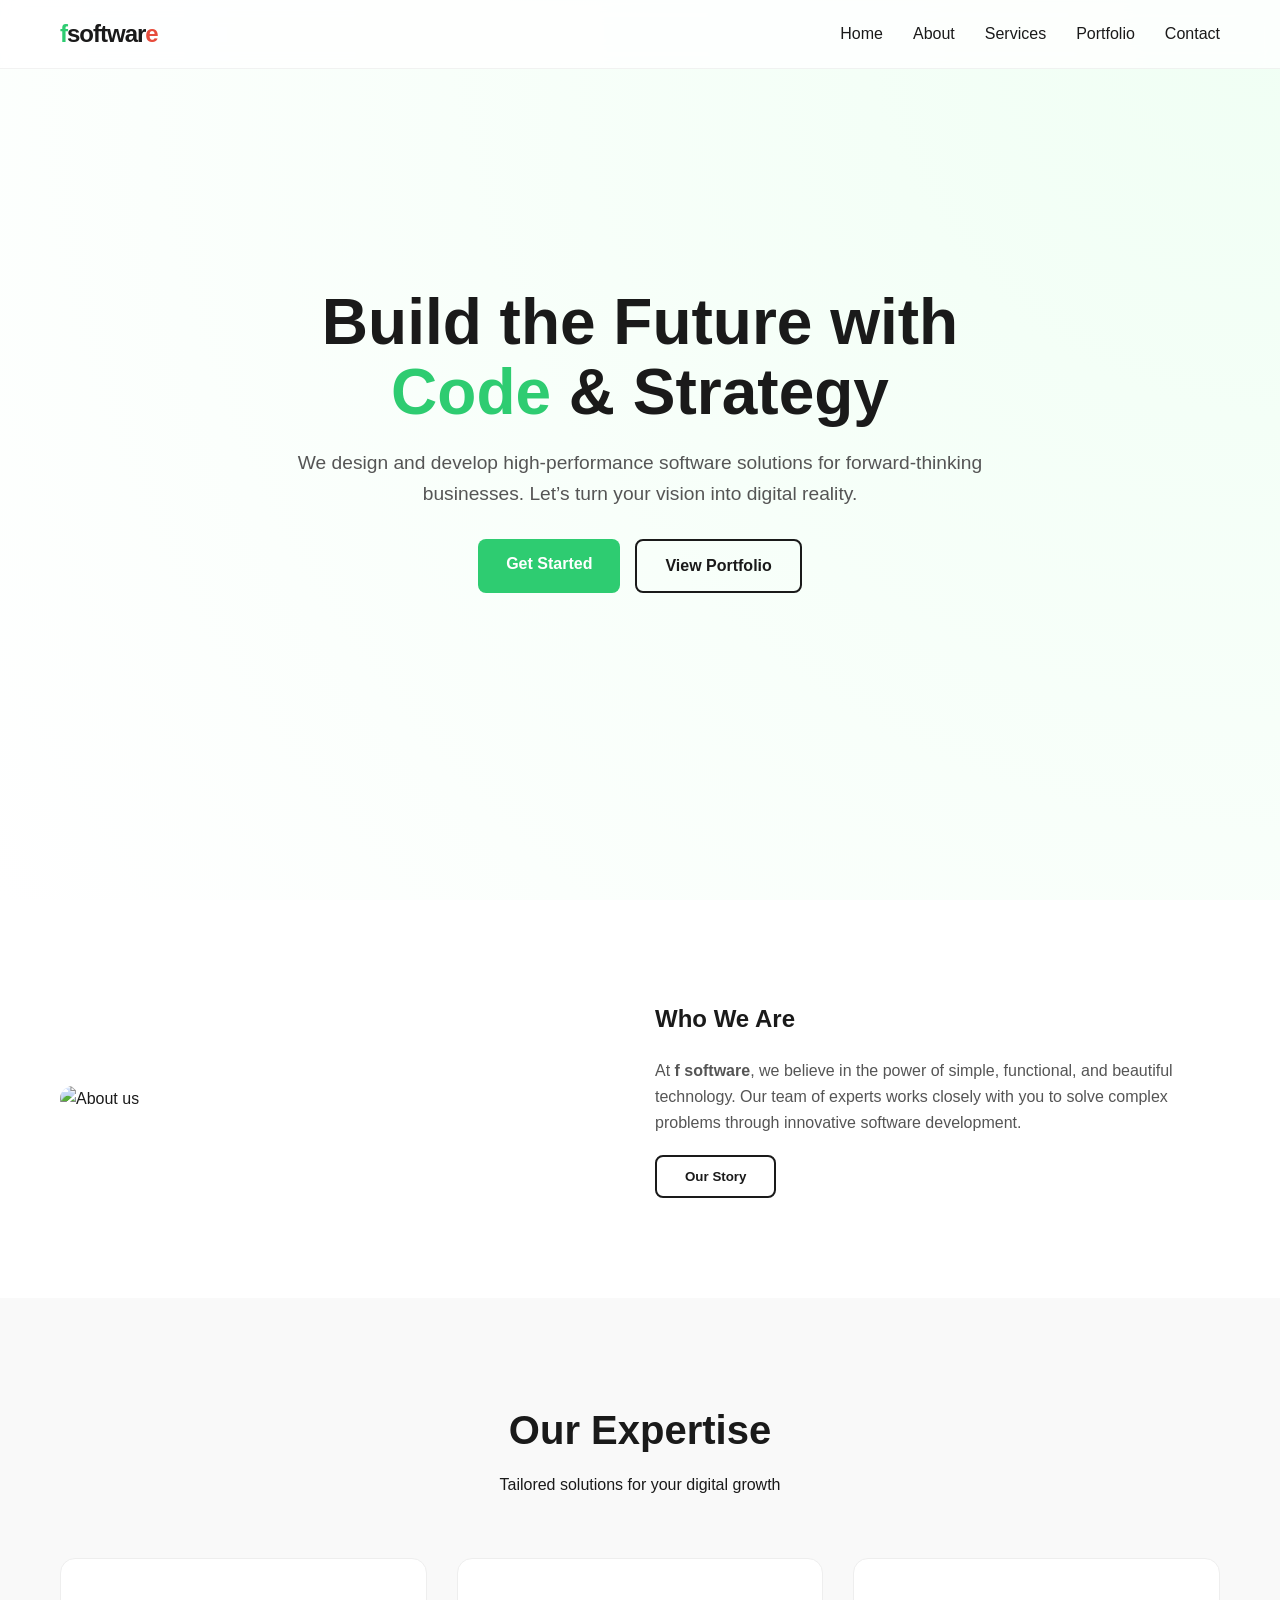
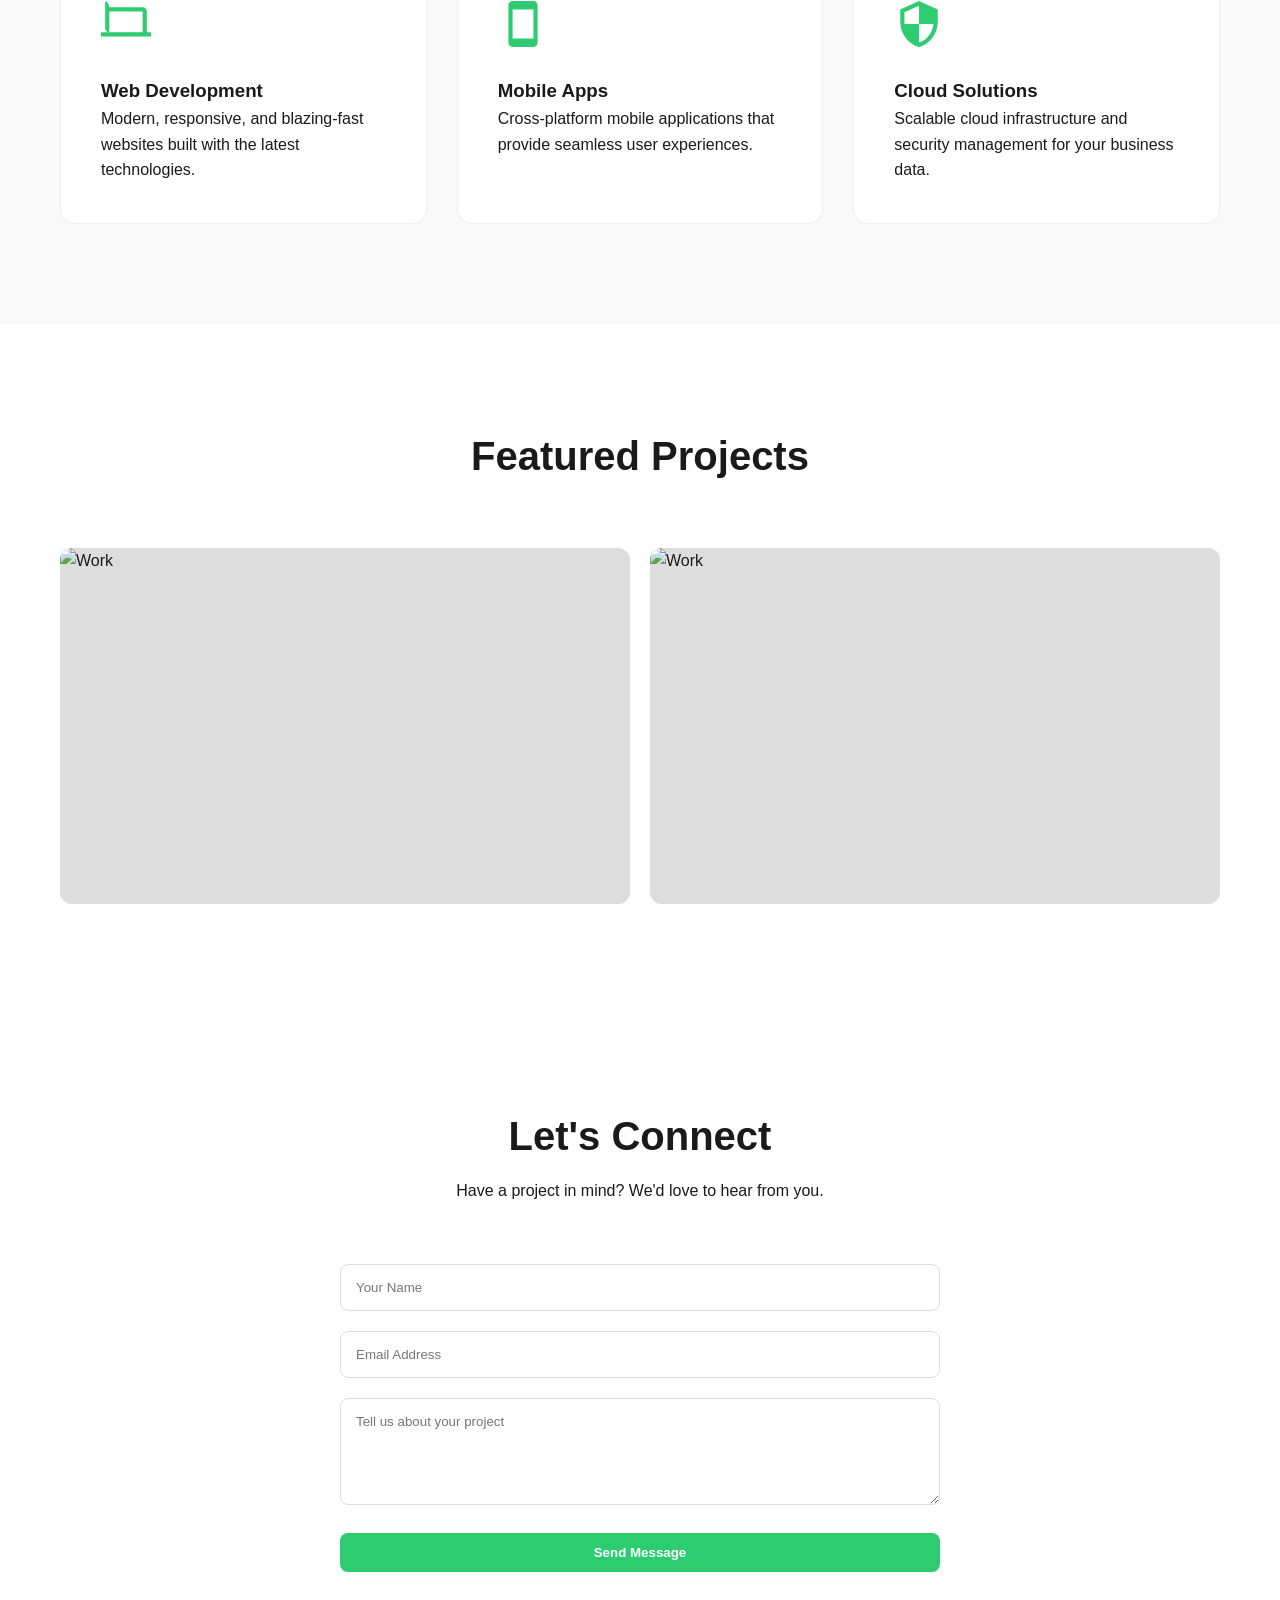
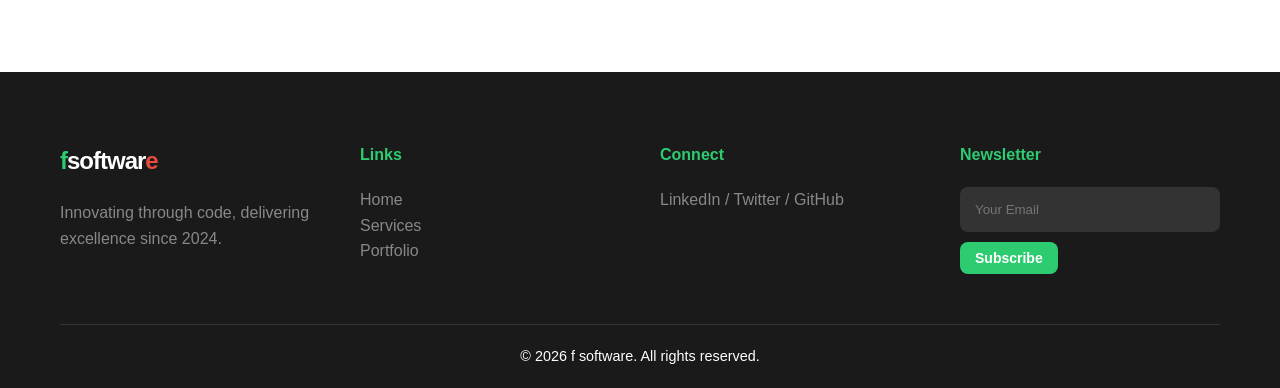
==== commit 3b663285: "Update index.html" ====
--- a/index.html
+++ b/index.html
@@ -3,36 +3,445 @@
 <head>
     <meta charset="UTF-8">
     <meta name="viewport" content="width=device-width, initial-scale=1.0">
-    <link rel="stylesheet" href="style.css">
-    <title>f software | Home</title>
+    <title>f software | Innovative Solutions</title>
+    <style>
+        /* --- Root Variables --- */
+        :root {
+            --primary-green: #2ecc71;
+            --primary-black: #1a1a1a;
+            --primary-red: #e74c3c;
+            --white: #ffffff;
+            --light-gray: #f9f9f9;
+            --text-gray: #555;
+            --transition: all 0.3s cubic-bezier(0.25, 0.8, 0.25, 1);
+            --shadow: 0 10px 30px rgba(0,0,0,0.1);
+        }
+
+        /* --- Global Styles --- */
+        * {
+            margin: 0;
+            padding: 0;
+            box-sizing: border-box;
+            font-family: 'Inter', -apple-system, BlinkMacSystemFont, "Segoe UI", Roboto, sans-serif;
+        }
+
+        body {
+            line-height: 1.6;
+            color: var(--primary-black);
+            background-color: var(--white);
+            overflow-x: hidden;
+        }
+
+        html {
+            scroll-behavior: smooth;
+        }
+
+        ul { list-style: none; }
+        a { text-decoration: none; color: inherit; transition: var(--transition); }
+
+        .container {
+            max-width: 1200px;
+            margin: 0 auto;
+            padding: 0 20px;
+        }
+
+        .btn {
+            padding: 12px 28px;
+            border-radius: 8px;
+            font-weight: 600;
+            cursor: pointer;
+            display: inline-block;
+            border: none;
+            transition: var(--transition);
+        }
+
+        .btn-primary { background: var(--primary-green); color: white; }
+        .btn-primary:hover { background: #27ae60; transform: translateY(-3px); box-shadow: var(--shadow); }
+
+        .btn-secondary { background: transparent; border: 2px solid var(--primary-black); color: var(--primary-black); }
+        .btn-secondary:hover { background: var(--primary-black); color: white; }
+
+        /* --- Header & Navigation --- */
+        header {
+            position: fixed;
+            top: 0;
+            width: 100%;
+            z-index: 1000;
+            background: rgba(255, 255, 255, 0.8);
+            backdrop-filter: blur(10px);
+            border-bottom: 1px solid rgba(0,0,0,0.05);
+            padding: 15px 0;
+        }
+
+        nav {
+            display: flex;
+            justify-content: space-between;
+            align-items: center;
+        }
+
+        .logo {
+            font-size: 1.5rem;
+            font-weight: 800;
+            letter-spacing: -1px;
+        }
+
+        .logo span.f { color: var(--primary-green); }
+        .logo span.soft { color: var(--primary-black); }
+        .logo span.e { color: var(--primary-red); }
+
+        .nav-links { display: flex; gap: 30px; }
+        .nav-links a:hover { color: var(--primary-green); }
+
+        .menu-toggle { display: none; font-size: 1.5rem; cursor: pointer; }
+
+        /* --- Hero Section --- */
+        #home {
+            height: 100vh;
+            display: flex;
+            align-items: center;
+            text-align: center;
+            padding-top: 80px;
+            background: radial-gradient(circle at top right, #f0fff4, #ffffff);
+        }
+
+        .hero-content h1 {
+            font-size: clamp(2.5rem, 5vw, 4rem);
+            line-height: 1.1;
+            margin-bottom: 20px;
+        }
+
+        .hero-content p {
+            font-size: 1.2rem;
+            color: var(--text-gray);
+            margin-bottom: 30px;
+            max-width: 700px;
+            margin-inline: auto;
+        }
+
+        .hero-btns { display: flex; gap: 15px; justify-content: center; }
+
+        /* --- Services --- */
+        section { padding: 100px 0; }
+        .section-title { text-align: center; margin-bottom: 60px; }
+        .section-title h2 { font-size: 2.5rem; margin-bottom: 10px; }
+
+        .services-grid {
+            display: grid;
+            grid-template-columns: repeat(auto-fit, minmax(300px, 1fr));
+            gap: 30px;
+        }
+
+        .service-card {
+            padding: 40px;
+            background: var(--white);
+            border-radius: 15px;
+            border: 1px solid #eee;
+            transition: var(--transition);
+        }
+
+        .service-card:hover {
+            transform: translateY(-10px);
+            box-shadow: var(--shadow);
+            border-color: var(--primary-green);
+        }
+
+        .service-card svg { width: 50px; height: 50px; margin-bottom: 20px; fill: var(--primary-green); }
+
+        /* --- Portfolio --- */
+        .portfolio-grid {
+            display: grid;
+            grid-template-columns: repeat(auto-fit, minmax(350px, 1fr));
+            gap: 20px;
+        }
+
+        .portfolio-item {
+            position: relative;
+            border-radius: 12px;
+            overflow: hidden;
+            aspect-ratio: 16/10;
+            background: #ddd;
+        }
+
+        .portfolio-overlay {
+            position: absolute;
+            inset: 0;
+            background: rgba(26, 26, 26, 0.9);
+            display: flex;
+            flex-direction: column;
+            justify-content: center;
+            align-items: center;
+            color: white;
+            opacity: 0;
+            transition: var(--transition);
+        }
+
+        .portfolio-item:hover .portfolio-overlay { opacity: 1; }
+
+        /* --- Contact Form --- */
+        .contact-container { max-width: 600px; margin: 0 auto; }
+        .form-group { margin-bottom: 20px; }
+        input, textarea {
+            width: 100%;
+            padding: 15px;
+            border: 1px solid #ddd;
+            border-radius: 8px;
+            outline: none;
+            transition: var(--transition);
+        }
+        input:focus, textarea:focus { border-color: var(--primary-green); box-shadow: 0 0 0 4px rgba(46, 204, 113, 0.1); }
+
+        /* --- Footer --- */
+        footer {
+            background: var(--primary-black);
+            color: white;
+            padding: 70px 0 20px;
+        }
+
+        .footer-grid {
+            display: grid;
+            grid-template-columns: repeat(auto-fit, minmax(200px, 1fr));
+            gap: 40px;
+            margin-bottom: 50px;
+        }
+
+        .footer-col h4 { margin-bottom: 20px; color: var(--primary-green); }
+        .footer-bottom { text-align: center; padding-top: 20px; border-top: 1px solid #333; font-size: 0.9rem; }
+
+        /* --- Animations --- */
+        .reveal { opacity: 0; transform: translateY(30px); transition: 0.8s all ease; }
+        .reveal.active { opacity: 1; transform: translateY(0); }
+
+        /* --- Mobile Responsive --- */
+        @media (max-width: 768px) {
+            .nav-links {
+                position: fixed;
+                top: 70px;
+                right: -100%;
+                background: white;
+                flex-direction: column;
+                width: 100%;
+                text-align: center;
+                padding: 40px;
+                box-shadow: var(--shadow);
+                transition: 0.4s;
+            }
+            .nav-links.active { right: 0; }
+            .menu-toggle { display: block; }
+            .hero-btns { flex-direction: column; }
+        }
+    </style>
 </head>
 <body>
+
     <header>
         <div class="container">
             <nav>
-                <div class="logo"><span class="f">f</span> softwar<span class="e">e</span></div>
-                <div class="menu-toggle" id="mobile-menu">☰</div>
+                <div class="logo">
+                    <span class="f">f</span><span class="soft">softwar</span><span class="e">e</span>
+                </div>
                 <ul class="nav-links">
-                    <li><a href="index.html" class="active">Home</a></li>
+                    <li><a href="#home">Home</a></li>
                     <li><a href="about.html">About</a></li>
                     <li><a href="services.html">Services</a></li>
                     <li><a href="portfolio.html">Portfolio</a></li>
                     <li><a href="contact.html">Contact</a></li>
                 </ul>
+                <div class="menu-toggle" id="mobile-menu">☰</div>
             </nav>
         </div>
     </header>
 
-    <section id="home" style="display: flex; align-items: center; background: #f9fffb; justify-content: center; text-align: center;">
-        <div class="container">
-            <h1>Innovative Software for <br>Modern Businesses</h1>
-            <p style="margin: 20px 0 30px; color: var(--text-gray);">We build future-ready digital products that drive growth.</p>
-            <a href="contact.html" class="btn btn-green">Get Started</a>
+    <section id="home">
+        <div class="container hero-content">
+            <h1 class="reveal">Build the Future with <br><span style="color:var(--primary-green)">Code</span> & Strategy</h1>
+            <p class="reveal">We design and develop high-performance software solutions for forward-thinking businesses. Let’s turn your vision into digital reality.</p>
+            <div class="hero-btns reveal">
+                <a href="#contact" class="btn btn-primary">Get Started</a>
+                <a href="#portfolio" class="btn btn-secondary">View Portfolio</a>
+            </div>
         </div>
     </section>
 
-    <footer><p>&copy; 2026 f software. All rights reserved.</p></footer>
-
-    <script src="script.js"></script>
+    <section id="about">
+        <div class="container">
+            <div class="services-grid" style="align-items: center;">
+                <div class="reveal">
+                    <img src="https://images.unsplash.com/photo-1522071820081-009f0129c71c?auto=format&fit=crop&w=600&q=80" alt="About us" style="width:100%; border-radius: 20px;">
+                </div>
+                <div class="reveal">
+                    <h2>Who We Are</h2>
+                    <p style="margin: 20px 0; color: var(--text-gray);">At <strong>f software</strong>, we believe in the power of simple, functional, and beautiful technology. Our team of experts works closely with you to solve complex problems through innovative software development.</p>
+                    <button class="btn btn-secondary">Our Story</button>
+                </div>
+            </div>
+        </div>
+    </section>
+
+    <section id="services" style="background: var(--light-gray);">
+        <div class="container">
+            <div class="section-title reveal">
+                <h2>Our Expertise</h2>
+                <p>Tailored solutions for your digital growth</p>
+            </div>
+            <div class="services-grid">
+                <div class="service-card reveal">
+                    <svg viewBox="0 0 24 24"><path d="M20,18c1.1,0,1.99-0.9,1.99-2L22,6c0-1.1-0.9-2-2-2H4C2.9,0,2,0.9,2,2v12c0,1.1,0.9,2,2,2H0v2h24v-2H20z M4,6h16v10H4V6z"/></svg>
+                    <h3>Web Development</h3>
+                    <p>Modern, responsive, and blazing-fast websites built with the latest technologies.</p>
+                </div>
+                <div class="service-card reveal">
+                    <svg viewBox="0 0 24 24"><path d="M17,1.01L7,1C5.9,1,5,1.9,5,3v18c0,1.1,0.9,2,2,2h10c1.1,0,2-0.9,2-2V3C19,1.9,18.1,1.01,17,1.01z M17,19H7V5h10V19z"/></svg>
+                    <h3>Mobile Apps</h3>
+                    <p>Cross-platform mobile applications that provide seamless user experiences.</p>
+                </div>
+                <div class="service-card reveal">
+                    <svg viewBox="0 0 24 24"><path d="M12,1L3,5v6c0,5.55,3.84,10.74,9,12c5.16-1.26,9-6.45,9-12V5L12,1z M12,11.99h7c-0.53,4.12-3.28,7.79-7,8.94V12H5V6.3l7-3.11V11.99z"/></svg>
+                    <h3>Cloud Solutions</h3>
+                    <p>Scalable cloud infrastructure and security management for your business data.</p>
+                </div>
+            </div>
+        </div>
+    </section>
+
+    <section id="portfolio">
+        <div class="container">
+            <div class="section-title reveal">
+                <h2>Featured Projects</h2>
+            </div>
+            <div class="portfolio-grid">
+                <div class="portfolio-item reveal">
+                    <img src="https://images.unsplash.com/photo-1460925895917-afdab827c52f?auto=format&fit=crop&w=500&q=60" alt="Work" style="width: 100%; height: 100%; object-fit: cover;">
+                    <div class="portfolio-overlay">
+                        <h3>FinTech Dashboard</h3>
+                        <p>UI/UX Design & Dev</p>
+                    </div>
+                </div>
+                <div class="portfolio-item reveal">
+                    <img src="https://images.unsplash.com/photo-1551288049-bebda4e38f71?auto=format&fit=crop&w=500&q=60" alt="Work" style="width: 100%; height: 100%; object-fit: cover;">
+                    <div class="portfolio-overlay">
+                        <h3>E-Commerce Engine</h3>
+                        <p>Full Stack Solution</p>
+                    </div>
+                </div>
+            </div>
+        </div>
+    </section>
+
+    <section id="contact">
+        <div class="container">
+            <div class="section-title reveal">
+                <h2>Let's Connect</h2>
+                <p>Have a project in mind? We'd love to hear from you.</p>
+            </div>
+            <div class="contact-container reveal">
+                <form id="contactForm">
+                    <div class="form-group">
+                        <input type="text" id="name" placeholder="Your Name" required>
+                    </div>
+                    <div class="form-group">
+                        <input type="email" id="email" placeholder="Email Address" required>
+                    </div>
+                    <div class="form-group">
+                        <textarea id="message" rows="5" placeholder="Tell us about your project" required></textarea>
+                    </div>
+                    <button type="submit" class="btn btn-primary" style="width: 100%;">Send Message</button>
+                </form>
+            </div>
+        </div>
+    </section>
+
+    <footer>
+        <div class="container">
+            <div class="footer-grid">
+                <div class="footer-col">
+                    <div class="logo" style="margin-bottom: 20px;">
+                        <span class="f">f</span><span style="color: white;">softwar</span><span class="e">e</span>
+                    </div>
+                    <p style="color: #888;">Innovating through code, delivering excellence since 2024.</p>
+                </div>
+                <div class="footer-col">
+                    <h4>Links</h4>
+                    <ul style="color: #888;">
+                        <li><a href="#home">Home</a></li>
+                        <li><a href="#services">Services</a></li>
+                        <li><a href="#portfolio">Portfolio</a></li>
+                    </ul>
+                </div>
+                <div class="footer-col">
+                    <h4>Connect</h4>
+                    <p style="color: #888;">LinkedIn / Twitter / GitHub</p>
+                </div>
+                <div class="footer-col">
+                    <h4>Newsletter</h4>
+                    <input type="text" placeholder="Your Email" style="background: #333; border: none; color: white; margin-bottom: 10px;">
+                    <button class="btn btn-primary" style="padding: 8px 15px; font-size: 14px;">Subscribe</button>
+                </div>
+            </div>
+            <div class="footer-bottom">
+                &copy; 2026 f software. All rights reserved.
+            </div>
+        </div>
+    </footer>
+
+    <script>
+        // --- Mobile Menu Toggle ---
+        const menuToggle = document.getElementById('mobile-menu');
+        const navLinks = document.querySelector('.nav-links');
+
+        menuToggle.addEventListener('click', () => {
+            navLinks.classList.toggle('active');
+            menuToggle.textContent = navLinks.classList.contains('active') ? '✕' : '☰';
+        });
+
+        // Close menu when clicking a link
+        document.querySelectorAll('.nav-links a').forEach(link => {
+            link.addEventListener('click', () => {
+                navLinks.classList.remove('active');
+                menuToggle.textContent = '☰';
+            });
+        });
+
+        // --- Scroll Reveal Animation ---
+        function reveal() {
+            var reveals = document.querySelectorAll(".reveal");
+            for (var i = 0; i < reveals.length; i++) {
+                var windowHeight = window.innerHeight;
+                var elementTop = reveals[i].getBoundingClientRect().top;
+                var elementVisible = 150;
+                if (elementTop < windowHeight - elementVisible) {
+                    reveals[i].classList.add("active");
+                }
+            }
+        }
+
+        window.addEventListener("scroll", reveal);
+        reveal(); // Run once on load
+
+        // --- Form Validation ---
+        document.getElementById('contactForm').addEventListener('submit', function(e) {
+            e.preventDefault();
+            
+            const name = document.getElementById('name').value;
+            const email = document.getElementById('email').value;
+            const message = document.getElementById('message').value;
+            const emailRegex = /^[^\s@]+@[^\s@]+\.[^\s@]+$/;
+
+            if (name.length < 2) {
+                alert("Please enter a valid name.");
+                return;
+            }
+            if (!emailRegex.test(email)) {
+                alert("Please enter a valid email address.");
+                return;
+            }
+            if (message.length < 10) {
+                alert("Message should be at least 10 characters long.");
+                return;
+            }
+
+            alert("Thank you, " + name + "! Your message has been sent successfully.");
+            this.reset();
+        });
+    </script>
 </body>
 </html>
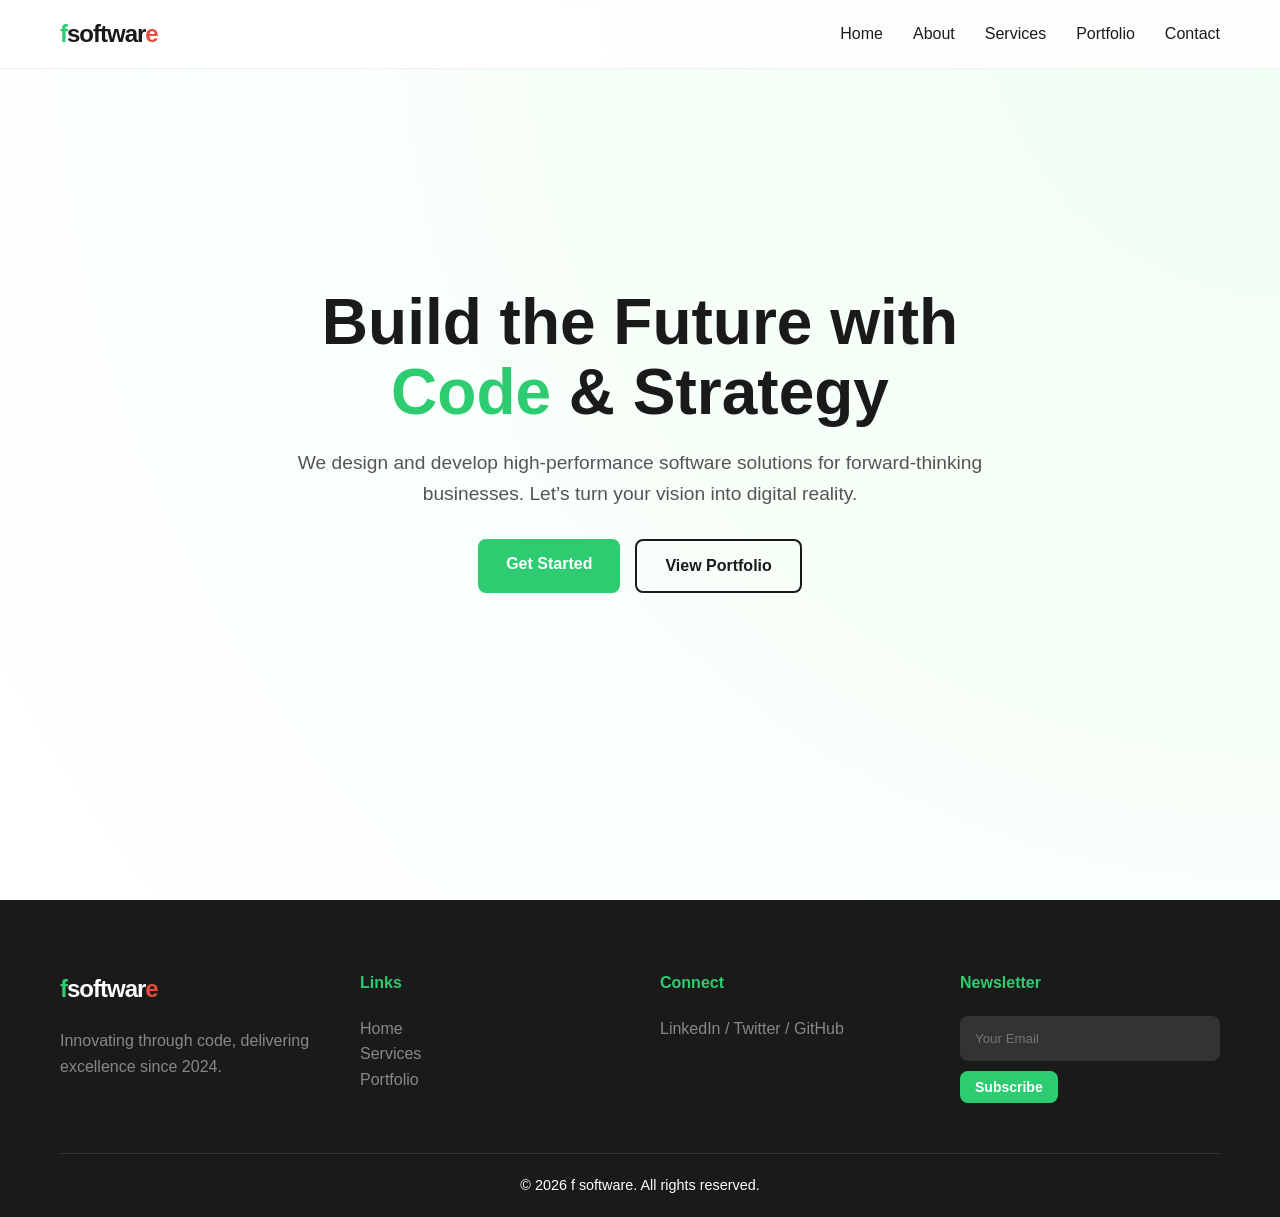
==== commit 04a90e28: "Remove multiple sections from index.html Removed the 'about', 'services', 'portfolio', and 'contact'" ====
--- a/index.html
+++ b/index.html
@@ -262,93 +262,6 @@
         </div>
     </section>
 
-    <section id="about">
-        <div class="container">
-            <div class="services-grid" style="align-items: center;">
-                <div class="reveal">
-                    <img src="https://images.unsplash.com/photo-1522071820081-009f0129c71c?auto=format&fit=crop&w=600&q=80" alt="About us" style="width:100%; border-radius: 20px;">
-                </div>
-                <div class="reveal">
-                    <h2>Who We Are</h2>
-                    <p style="margin: 20px 0; color: var(--text-gray);">At <strong>f software</strong>, we believe in the power of simple, functional, and beautiful technology. Our team of experts works closely with you to solve complex problems through innovative software development.</p>
-                    <button class="btn btn-secondary">Our Story</button>
-                </div>
-            </div>
-        </div>
-    </section>
-
-    <section id="services" style="background: var(--light-gray);">
-        <div class="container">
-            <div class="section-title reveal">
-                <h2>Our Expertise</h2>
-                <p>Tailored solutions for your digital growth</p>
-            </div>
-            <div class="services-grid">
-                <div class="service-card reveal">
-                    <svg viewBox="0 0 24 24"><path d="M20,18c1.1,0,1.99-0.9,1.99-2L22,6c0-1.1-0.9-2-2-2H4C2.9,0,2,0.9,2,2v12c0,1.1,0.9,2,2,2H0v2h24v-2H20z M4,6h16v10H4V6z"/></svg>
-                    <h3>Web Development</h3>
-                    <p>Modern, responsive, and blazing-fast websites built with the latest technologies.</p>
-                </div>
-                <div class="service-card reveal">
-                    <svg viewBox="0 0 24 24"><path d="M17,1.01L7,1C5.9,1,5,1.9,5,3v18c0,1.1,0.9,2,2,2h10c1.1,0,2-0.9,2-2V3C19,1.9,18.1,1.01,17,1.01z M17,19H7V5h10V19z"/></svg>
-                    <h3>Mobile Apps</h3>
-                    <p>Cross-platform mobile applications that provide seamless user experiences.</p>
-                </div>
-                <div class="service-card reveal">
-                    <svg viewBox="0 0 24 24"><path d="M12,1L3,5v6c0,5.55,3.84,10.74,9,12c5.16-1.26,9-6.45,9-12V5L12,1z M12,11.99h7c-0.53,4.12-3.28,7.79-7,8.94V12H5V6.3l7-3.11V11.99z"/></svg>
-                    <h3>Cloud Solutions</h3>
-                    <p>Scalable cloud infrastructure and security management for your business data.</p>
-                </div>
-            </div>
-        </div>
-    </section>
-
-    <section id="portfolio">
-        <div class="container">
-            <div class="section-title reveal">
-                <h2>Featured Projects</h2>
-            </div>
-            <div class="portfolio-grid">
-                <div class="portfolio-item reveal">
-                    <img src="https://images.unsplash.com/photo-1460925895917-afdab827c52f?auto=format&fit=crop&w=500&q=60" alt="Work" style="width: 100%; height: 100%; object-fit: cover;">
-                    <div class="portfolio-overlay">
-                        <h3>FinTech Dashboard</h3>
-                        <p>UI/UX Design & Dev</p>
-                    </div>
-                </div>
-                <div class="portfolio-item reveal">
-                    <img src="https://images.unsplash.com/photo-1551288049-bebda4e38f71?auto=format&fit=crop&w=500&q=60" alt="Work" style="width: 100%; height: 100%; object-fit: cover;">
-                    <div class="portfolio-overlay">
-                        <h3>E-Commerce Engine</h3>
-                        <p>Full Stack Solution</p>
-                    </div>
-                </div>
-            </div>
-        </div>
-    </section>
-
-    <section id="contact">
-        <div class="container">
-            <div class="section-title reveal">
-                <h2>Let's Connect</h2>
-                <p>Have a project in mind? We'd love to hear from you.</p>
-            </div>
-            <div class="contact-container reveal">
-                <form id="contactForm">
-                    <div class="form-group">
-                        <input type="text" id="name" placeholder="Your Name" required>
-                    </div>
-                    <div class="form-group">
-                        <input type="email" id="email" placeholder="Email Address" required>
-                    </div>
-                    <div class="form-group">
-                        <textarea id="message" rows="5" placeholder="Tell us about your project" required></textarea>
-                    </div>
-                    <button type="submit" class="btn btn-primary" style="width: 100%;">Send Message</button>
-                </form>
-            </div>
-        </div>
-    </section>
 
     <footer>
         <div class="container">
